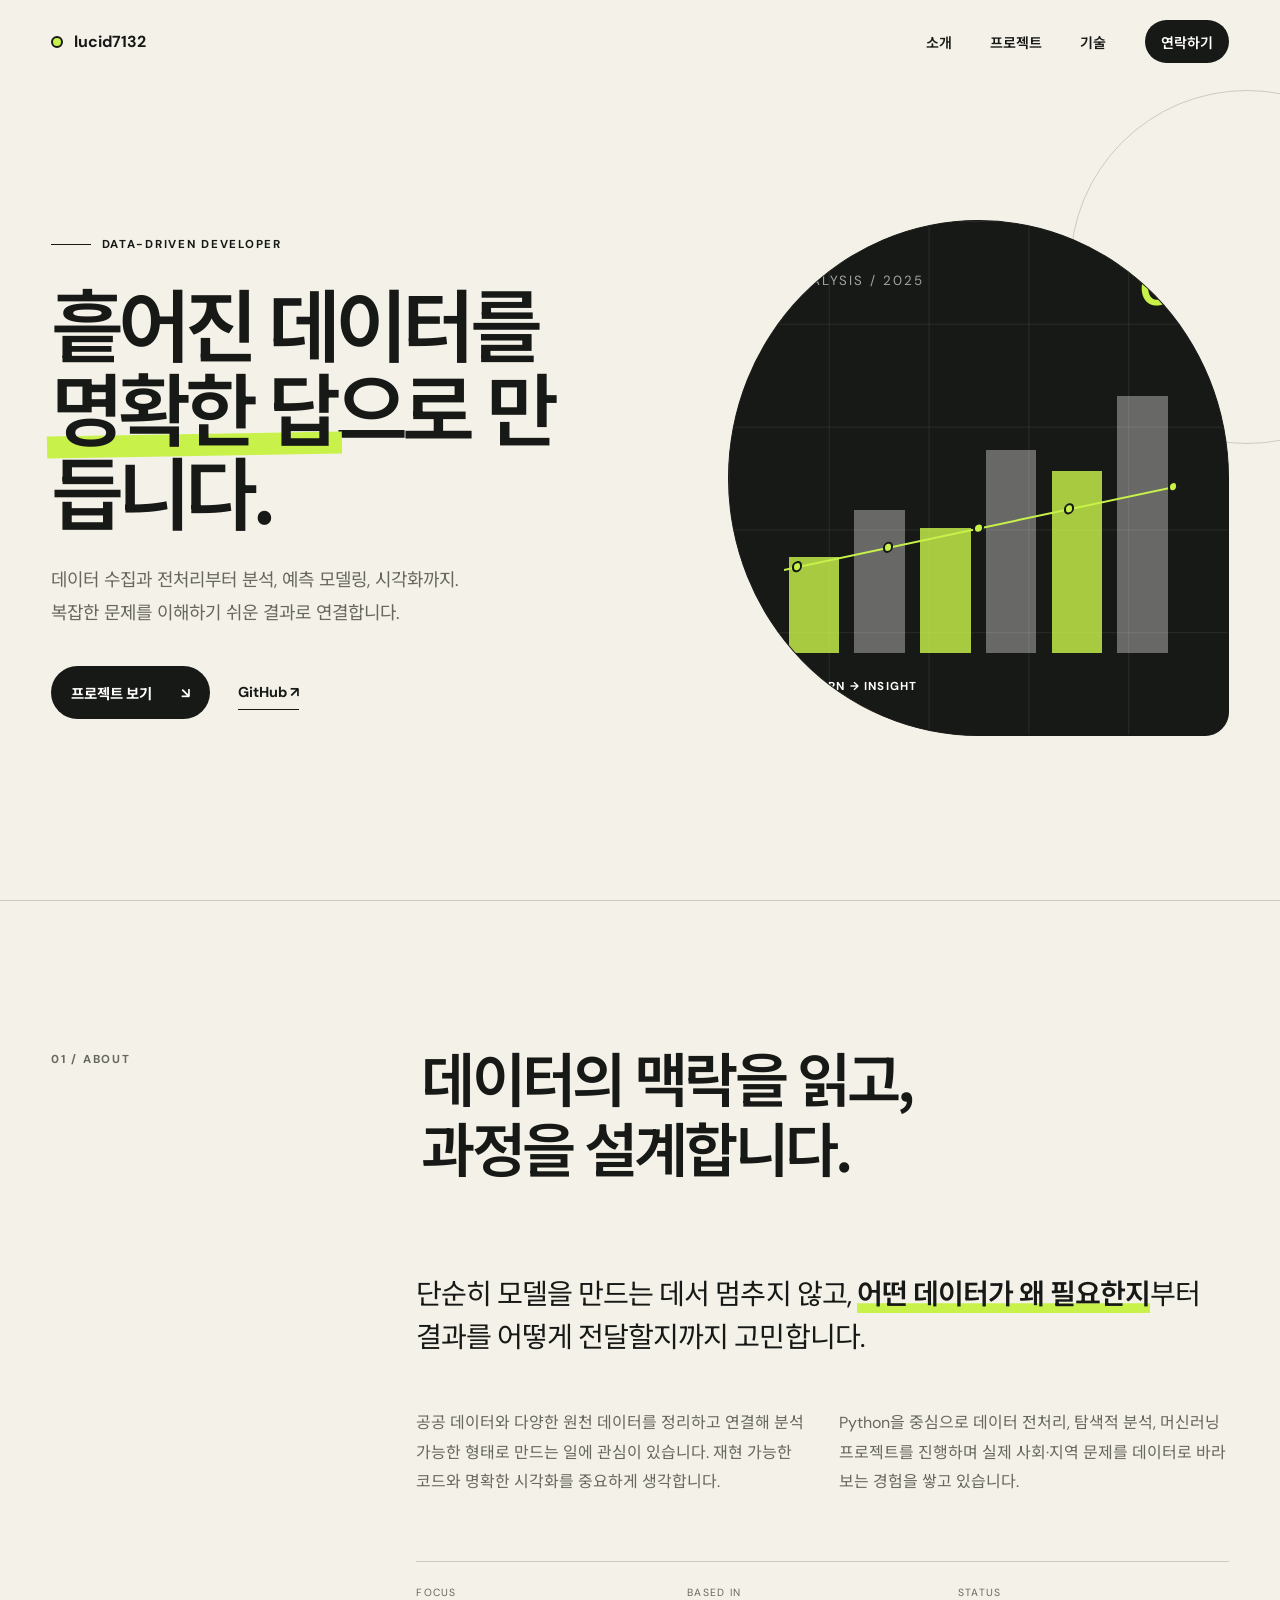
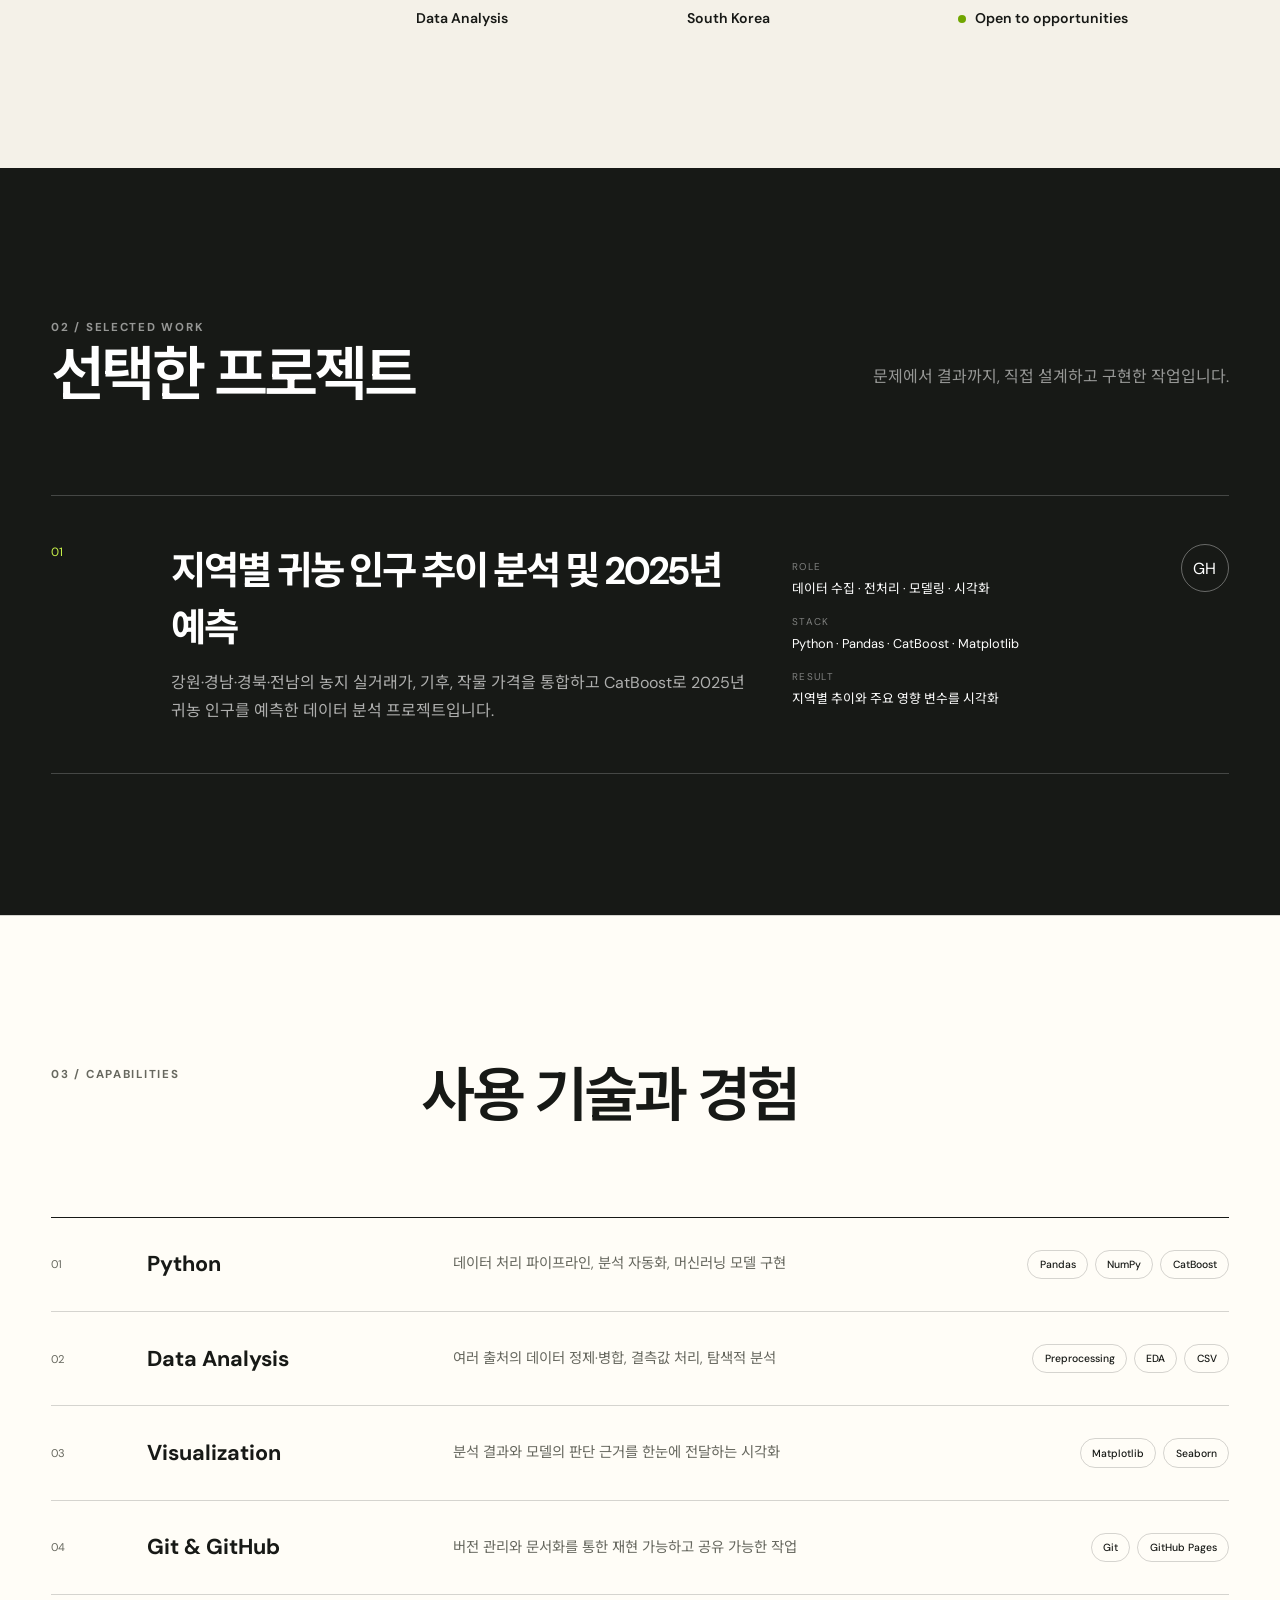
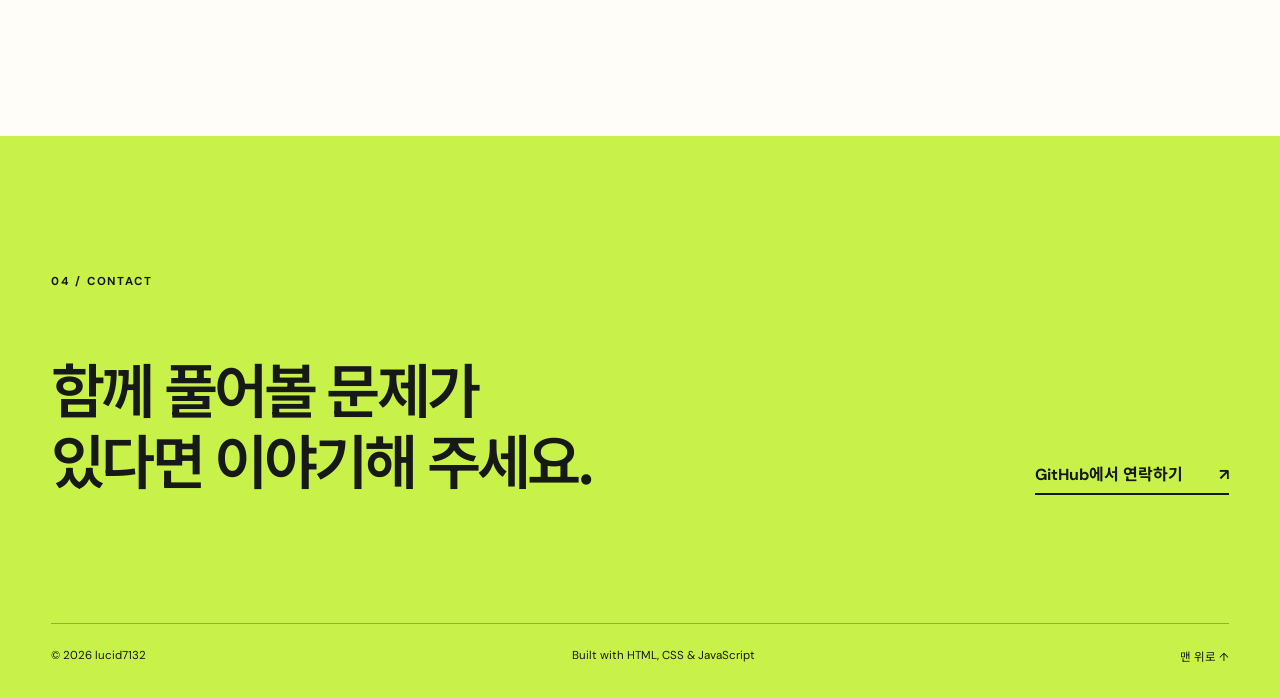
==== index.html @ e624256d "Build initial portfolio website" ====
<!doctype html>
<html lang="ko"><head>
<meta charset="UTF-8"><meta name="viewport" content="width=device-width,initial-scale=1">
<meta name="description" content="데이터를 연결해 의미 있는 답을 만드는 개발자 lucid7132의 포트폴리오"><meta name="theme-color" content="#f4f1e8">
<meta property="og:title" content="lucid7132 — Data & Development"><meta property="og:description" content="데이터 수집부터 전처리, 모델링, 시각화까지 문제 해결 과정을 소개합니다."><meta property="og:type" content="website"><meta property="og:url" content="https://lucid7132.github.io">
<title>lucid7132 — Data & Development</title><link rel="preconnect" href="https://fonts.googleapis.com"><link rel="preconnect" href="https://fonts.gstatic.com" crossorigin><link href="https://fonts.googleapis.com/css2?family=DM+Sans:wght@400;500;600;700&family=Noto+Sans+KR:wght@400;500;600;700&display=swap" rel="stylesheet"><link rel="stylesheet" href="./css/style.css"><script src="./js/main.js" defer></script>
</head><body>
<a class="skip" href="#main">본문으로 건너뛰기</a>
<header class="header"><a class="brand" href="#top"><i></i>lucid7132</a><button class="menu" aria-expanded="false" aria-controls="nav"><span></span><span></span><b>메뉴</b></button><nav id="nav"><a href="#about">소개</a><a href="#projects">프로젝트</a><a href="#skills">기술</a><a class="nav-cta" href="#contact">연락하기</a></nav></header>
<main id="main">
<section class="hero" id="top"><div class="hero-copy reveal"><p class="eyebrow"><i></i>DATA-DRIVEN DEVELOPER</p><h1>흩어진 데이터를<br><em>명확한 답</em>으로 만듭니다.</h1><p class="lead">데이터 수집과 전처리부터 분석, 예측 모델링, 시각화까지.<br>복잡한 문제를 이해하기 쉬운 결과로 연결합니다.</p><div class="actions"><a class="btn primary" href="#projects">프로젝트 보기 <span>↘</span></a><a class="btn text" href="https://github.com/lucid7132" target="_blank" rel="noreferrer">GitHub ↗</a></div></div>
<div class="visual reveal" aria-label="데이터 분석을 표현한 그래픽"><div class="chart" aria-hidden="true"><small>ANALYSIS / 2025</small><strong>01</strong><div class="bars"><i style="--h:32%"></i><i style="--h:48%"></i><i style="--h:42%"></i><i style="--h:68%"></i><i style="--h:61%"></i><i style="--h:86%"></i></div><div class="trend"><i></i><i></i><i></i><i></i><i></i></div><b>PATTERN → INSIGHT</b></div></div></section>
<section class="section about" id="about"><div class="heading reveal"><p class="num">01 / ABOUT</p><h2>데이터의 맥락을 읽고,<br>과정을 설계합니다.</h2></div><div class="about-body reveal"><p class="big">단순히 모델을 만드는 데서 멈추지 않고, <strong>어떤 데이터가 왜 필요한지</strong>부터 결과를 어떻게 전달할지까지 고민합니다.</p><div class="cols"><p>공공 데이터와 다양한 원천 데이터를 정리하고 연결해 분석 가능한 형태로 만드는 일에 관심이 있습니다. 재현 가능한 코드와 명확한 시각화를 중요하게 생각합니다.</p><p>Python을 중심으로 데이터 전처리, 탐색적 분석, 머신러닝 프로젝트를 진행하며 실제 사회·지역 문제를 데이터로 바라보는 경험을 쌓고 있습니다.</p></div><dl class="facts"><div><dt>FOCUS</dt><dd>Data Analysis</dd></div><div><dt>BASED IN</dt><dd>South Korea</dd></div><div><dt>STATUS</dt><dd><i></i> Open to opportunities</dd></div></dl></div></section>
<section class="section projects" id="projects"><div class="heading row reveal"><div><p class="num">02 / SELECTED WORK</p><h2>선택한 프로젝트</h2></div><p>문제에서 결과까지, 직접 설계하고 구현한 작업입니다.</p></div><div class="project-list" id="project-list"><p class="loading">프로젝트를 불러오는 중입니다.</p></div></section>
<section class="section skills" id="skills"><div class="heading reveal"><p class="num">03 / CAPABILITIES</p><h2>사용 기술과 경험</h2></div><div class="skill-list reveal"><article><span>01</span><h3>Python</h3><p>데이터 처리 파이프라인, 분석 자동화, 머신러닝 모델 구현</p><div><b>Pandas</b><b>NumPy</b><b>CatBoost</b></div></article><article><span>02</span><h3>Data Analysis</h3><p>여러 출처의 데이터 정제·병합, 결측값 처리, 탐색적 분석</p><div><b>Preprocessing</b><b>EDA</b><b>CSV</b></div></article><article><span>03</span><h3>Visualization</h3><p>분석 결과와 모델의 판단 근거를 한눈에 전달하는 시각화</p><div><b>Matplotlib</b><b>Seaborn</b></div></article><article><span>04</span><h3>Git & GitHub</h3><p>버전 관리와 문서화를 통한 재현 가능하고 공유 가능한 작업</p><div><b>Git</b><b>GitHub Pages</b></div></article></div></section>
<section class="contact" id="contact"><p class="num reveal">04 / CONTACT</p><div class="contact-inner reveal"><h2>함께 풀어볼 문제가<br>있다면 이야기해 주세요.</h2><a href="https://github.com/lucid7132" target="_blank" rel="noreferrer">GitHub에서 연락하기 <span>↗</span></a></div><footer><p>© <span data-year></span> lucid7132</p><p>Built with HTML, CSS & JavaScript</p><a href="#top">맨 위로 ↑</a></footer></section>
</main></body></html>
---- css/style.css ----
:root{--paper:#f4f1e8;--white:#fffdf7;--ink:#171916;--muted:#67685f;--line:rgba(23,25,22,.18);--acid:#c8f24a;--pad:clamp(1.25rem,4vw,4.5rem)}*{box-sizing:border-box}html{scroll-behavior:smooth}body{margin:0;color:var(--ink);background:var(--paper);font-family:"DM Sans","Noto Sans KR",sans-serif;-webkit-font-smoothing:antialiased}body.lock{overflow:hidden}a{color:inherit;text-decoration:none}.skip{position:fixed;top:-4rem;left:1rem;z-index:99;padding:.8rem;background:var(--ink);color:white}.skip:focus{top:1rem}.header{position:fixed;z-index:20;inset:0 0 auto;height:5.25rem;padding:0 var(--pad);display:flex;align-items:center;justify-content:space-between;border-bottom:1px solid transparent;transition:.25s}.header.scrolled{background:rgba(244,241,232,.9);border-color:var(--line);backdrop-filter:blur(14px)}.brand{display:flex;align-items:center;gap:.7rem;font-weight:700}.brand i{width:.75rem;height:.75rem;background:var(--acid);border:2px solid var(--ink);border-radius:50%}nav{display:flex;align-items:center;gap:clamp(1.25rem,3vw,2.75rem);font-size:.88rem;font-weight:600}nav a{position:relative}.nav-cta{padding:.7rem 1rem;color:white;background:var(--ink);border-radius:99px}.menu{display:none;border:0;background:none}.menu b{position:absolute;width:1px;height:1px;overflow:hidden}
.hero{position:relative;min-height:100svh;padding:8.5rem var(--pad) 5rem;display:grid;grid-template-columns:1.1fr .9fr;align-items:center;gap:5vw;overflow:hidden}.hero:before{content:"";position:absolute;width:22rem;height:22rem;top:10%;right:-9rem;border:1px solid var(--line);border-radius:50%}.eyebrow,.num{font-size:.72rem;font-weight:700;letter-spacing:.15em}.eyebrow{display:flex;align-items:center;gap:.65rem;margin:0 0 1.75rem}.eyebrow i{width:2.5rem;height:1px;background:var(--ink)}h1{max-width:12ch;margin:0;font-family:"Noto Sans KR";font-size:clamp(3rem,6.2vw,6.8rem);line-height:1.06;letter-spacing:-.075em;font-weight:600}h1 em{position:relative;font-style:normal;z-index:0}h1 em:after{content:"";position:absolute;z-index:-1;left:-.05em;right:-.08em;bottom:.08em;height:.28em;background:var(--acid);transform:rotate(-1deg)}.lead{margin:2rem 0 0;color:var(--muted);font-size:clamp(1rem,1.4vw,1.18rem);line-height:1.85}.actions{display:flex;align-items:center;gap:1.75rem;margin-top:2.25rem}.btn{display:inline-flex;gap:1.8rem;align-items:center;font-size:.9rem;font-weight:700}.primary{padding:1rem 1.25rem;background:var(--ink);color:white;border-radius:99px;transition:.2s}.primary:hover{transform:translateY(-3px)}.text{padding:.5rem 0;border-bottom:1px solid}.visual{width:100%;max-width:34rem;justify-self:end}.chart{position:relative;aspect-ratio:1/1.03;border:1px solid var(--ink);border-radius:50% 50% 1.5rem 50%;background-color:var(--ink);color:white;overflow:hidden;background-image:linear-gradient(#ffffff14 1px,transparent 1px),linear-gradient(90deg,#ffffff14 1px,transparent 1px);background-size:20% 20%}.chart small{position:absolute;top:10%;left:12%;letter-spacing:.15em;color:#ffffff99}.chart>strong{position:absolute;right:8%;top:7%;color:var(--acid);font-size:3rem}.bars{position:absolute;inset:26% 12% 16%;display:flex;align-items:end;gap:4%}.bars i{flex:1;height:var(--h);background:var(--acid);opacity:.82}.bars i:nth-child(even){background:white;opacity:.35}.trend{position:absolute;left:11%;right:10%;top:31%;height:29%;border-bottom:2px solid var(--acid);transform:skewY(-12deg)}.trend i{position:absolute;width:.65rem;height:.65rem;bottom:-.36rem;border:2px solid var(--ink);background:var(--acid);border-radius:50%}.trend i:nth-child(1){left:2%}.trend i:nth-child(2){left:25%}.trend i:nth-child(3){left:48%}.trend i:nth-child(4){left:71%}.trend i:nth-child(5){right:0}.chart>b{position:absolute;left:12%;bottom:8%;font-size:.72rem;letter-spacing:.1em}
.section{padding:clamp(6rem,11vw,10rem) var(--pad);border-top:1px solid var(--line)}.heading{display:grid;grid-template-columns:minmax(14rem,.55fr) 1.45fr;gap:4rem;margin-bottom:clamp(3rem,7vw,6rem)}.num{margin:.65rem 0 0;color:var(--muted)}h2{margin:0;font-family:"Noto Sans KR";font-size:clamp(2.25rem,4.6vw,5rem);line-height:1.2;letter-spacing:-.065em;font-weight:600}.about-body{width:69%;margin-left:auto}.big{margin:0 0 3rem;font-size:clamp(1.4rem,2.2vw,2rem);line-height:1.55;letter-spacing:-.035em}.big strong{box-shadow:inset 0 -.35em var(--acid);font-weight:600}.cols{display:grid;grid-template-columns:1fr 1fr;gap:2rem;color:var(--muted);line-height:1.85}.cols p{margin:0}.facts{display:grid;grid-template-columns:repeat(3,1fr);margin:4rem 0 0;border-top:1px solid var(--line)}.facts div{padding:1.5rem 1rem 0 0}.facts dt{margin-bottom:.65rem;color:var(--muted);font-size:.65rem;letter-spacing:.12em}.facts dd{margin:0;font-size:.88rem;font-weight:600}.facts dd i{display:inline-block;width:.5rem;height:.5rem;margin-right:.4rem;background:#70a600;border-radius:50%}
.projects{background:var(--ink);color:white}.projects .num,.row>p{color:#ffffff8c}.row{display:flex;align-items:end;justify-content:space-between}.row>p{max-width:24rem;line-height:1.7}.project-list{border-top:1px solid #ffffff33}.loading{padding:2rem 0;color:#ffffff99}.project{display:grid;grid-template-columns:5rem 1.25fr .75fr auto;gap:2.5rem;padding:3rem 0;border-bottom:1px solid #ffffff33}.project>span{color:var(--acid);font-size:.75rem}.project h3{margin:-.35rem 0 1rem;font-size:clamp(1.75rem,3vw,3rem);letter-spacing:-.05em}.project .summary{margin:0;color:#ffffffa6;line-height:1.75}.details{display:grid;gap:1rem}.details div{display:grid;gap:.3rem}.details dt{color:#ffffff73;font-size:.62rem;letter-spacing:.13em}.details dd{margin:0;font-size:.8rem;line-height:1.5}.circle{width:3rem;height:3rem;display:grid;place-items:center;border:1px solid #ffffff59;border-radius:50%;transition:.2s}.circle:hover{background:var(--acid);color:var(--ink);transform:rotate(8deg)}
.skills{background:var(--white)}.skill-list{border-top:1px solid}.skill-list article{display:grid;grid-template-columns:4rem .7fr 1.1fr .8fr;align-items:center;gap:2rem;padding:2rem 0;border-bottom:1px solid var(--line)}.skill-list article>span{color:var(--muted);font-size:.7rem}.skill-list h3{margin:0;font-size:1.35rem}.skill-list p{margin:0;color:var(--muted);font-size:.9rem;line-height:1.65}.skill-list article>div{display:flex;flex-wrap:wrap;justify-content:end;gap:.45rem}.skill-list b{padding:.45rem .7rem;border:1px solid var(--line);border-radius:99px;font-size:.65rem;font-weight:500}.contact{padding:clamp(6rem,10vw,9rem) var(--pad) 2rem;background:var(--acid)}.contact .num{color:var(--ink)}.contact-inner{display:flex;align-items:end;justify-content:space-between;gap:3rem;margin:4rem 0 8rem}.contact-inner>a{padding-bottom:.45rem;border-bottom:2px solid;font-weight:700;white-space:nowrap}.contact-inner>a span{margin-left:2rem}footer{display:flex;justify-content:space-between;gap:2rem;padding-top:1.5rem;border-top:1px solid #1719164d;font-size:.72rem}footer p{margin:0}.reveal{opacity:0;transform:translateY(24px);transition:opacity .7s,transform .7s}.reveal.visible{opacity:1;transform:none}
@media(max-width:900px){.header{height:4.5rem}.menu{display:grid;gap:.35rem;z-index:2}.menu span{display:block;width:1.4rem;height:1px;background:currentColor}.menu[aria-expanded=true] span:first-child{transform:translateY(.18rem) rotate(45deg)}.menu[aria-expanded=true] span:nth-child(2){transform:translateY(-.18rem) rotate(-45deg)}nav{position:fixed;inset:0;flex-direction:column;align-items:flex-start;justify-content:center;padding:var(--pad);background:var(--acid);font-size:2rem;transform:translateX(100%);transition:.3s}nav.open{transform:none}.nav-cta{padding:0;background:transparent;color:var(--ink)}.hero{grid-template-columns:1fr;min-height:auto;padding-top:8rem;gap:4rem}.visual{max-width:28rem;justify-self:center}.heading{grid-template-columns:1fr;gap:1rem}.about-body{width:100%;margin:0}.project{grid-template-columns:3rem 1fr auto}.details{grid-column:2/-1;grid-template-columns:1fr 1fr}.skill-list article{grid-template-columns:3rem 1fr}.skill-list article p,.skill-list article>div{grid-column:2;justify-content:start}}
@media(max-width:600px){.lead br{display:none}.cols,.facts{grid-template-columns:1fr}.row{display:grid;gap:1.5rem}.project{grid-template-columns:2rem 1fr;gap:1.5rem 1rem}.details{grid-column:2;grid-template-columns:1fr}.project>a{grid-column:2}.contact-inner{align-items:flex-start;flex-direction:column;margin-bottom:5rem}footer{flex-direction:column;gap:.75rem}}
@media(prefers-reduced-motion:reduce){html{scroll-behavior:auto}*,*:before,*:after{transition-duration:.01ms!important}.reveal{opacity:1;transform:none}}
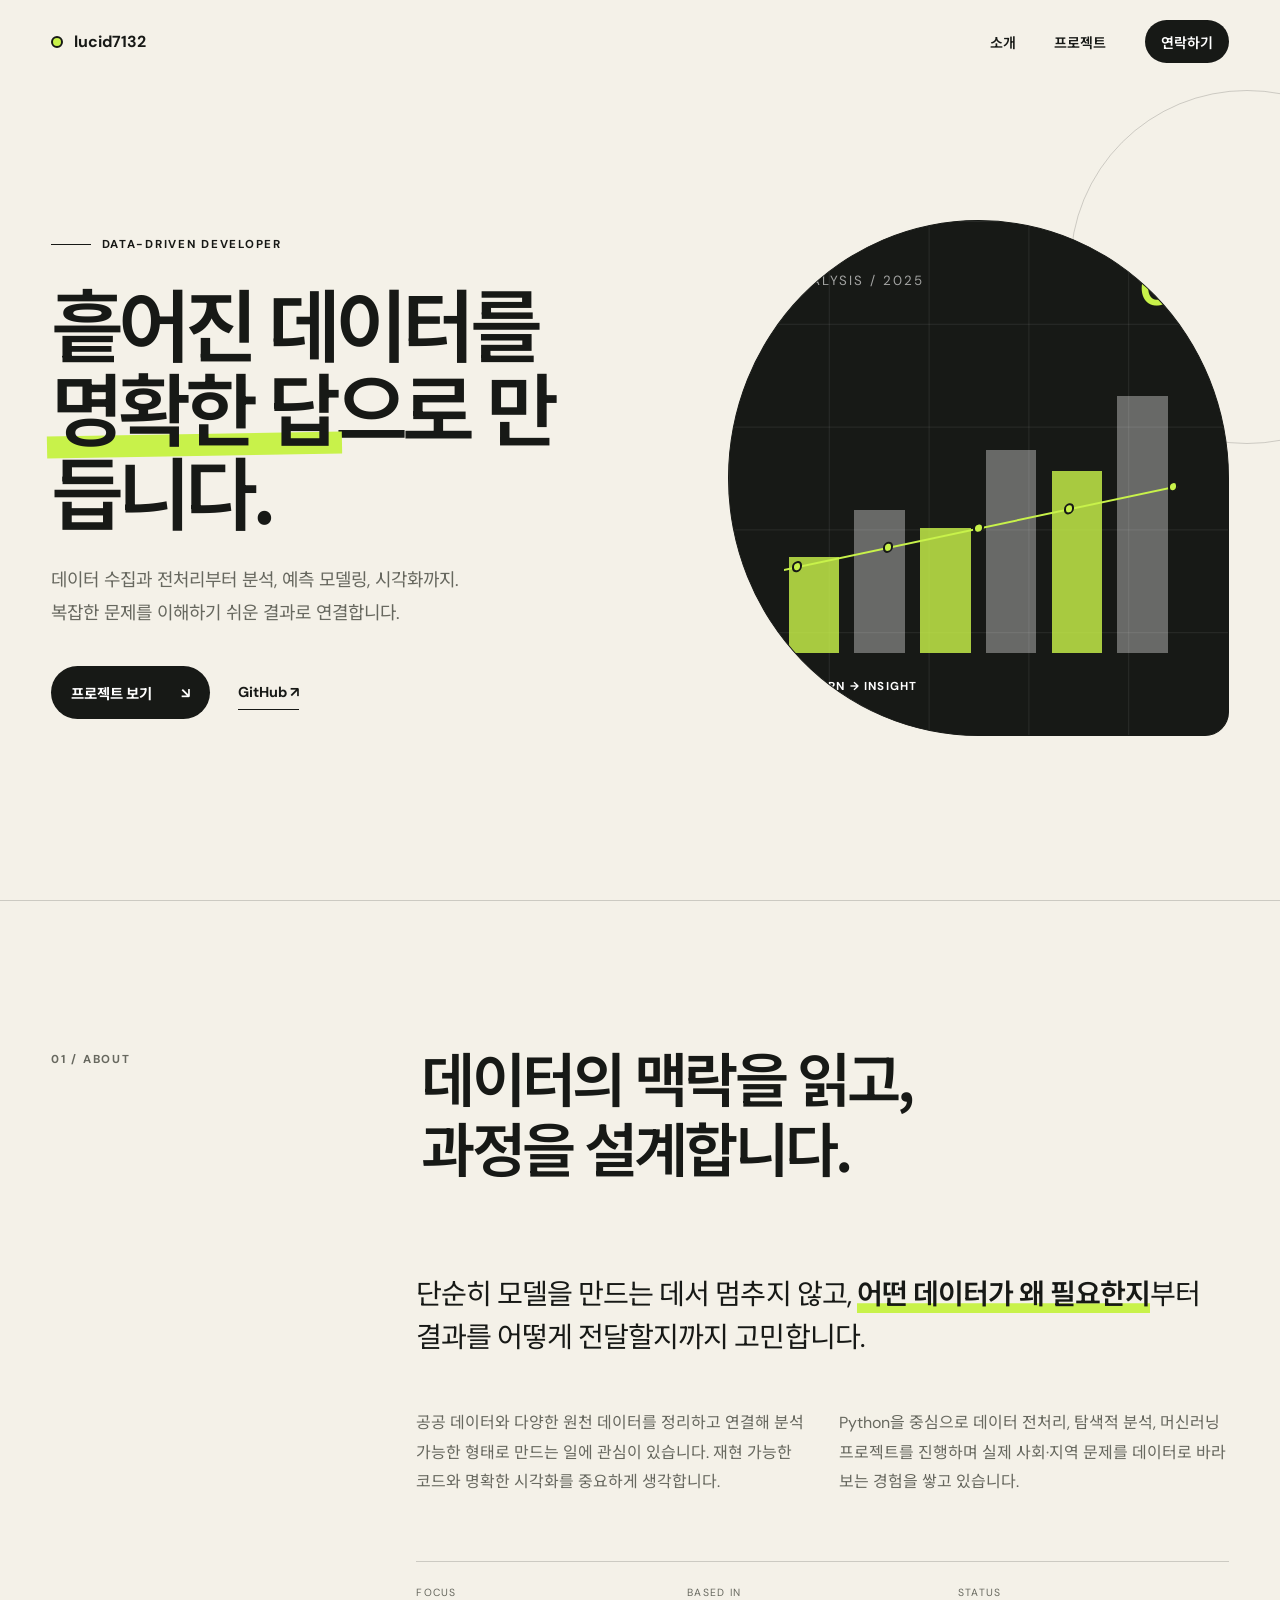
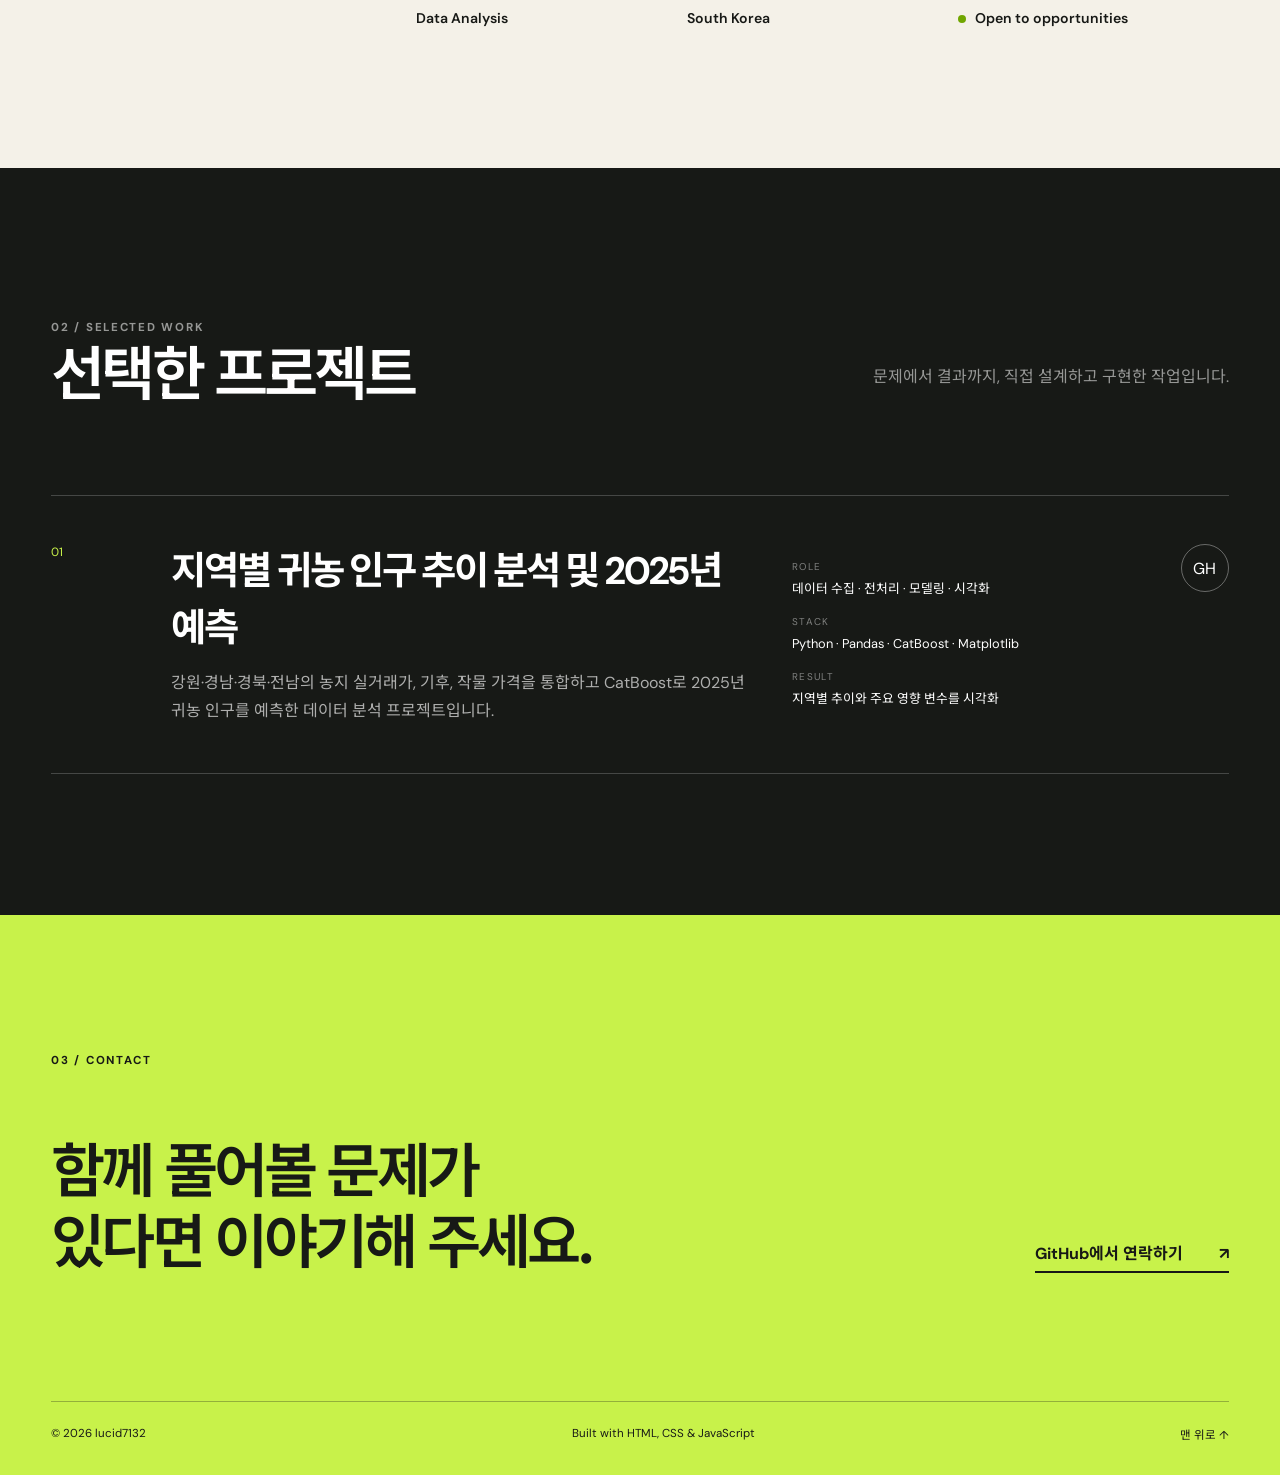
==== commit d6032e53: "Remove skills section" ====
--- a/index.html
+++ b/index.html
@@ -6,12 +6,11 @@
 <title>lucid7132 — Data & Development</title><link rel="preconnect" href="https://fonts.googleapis.com"><link rel="preconnect" href="https://fonts.gstatic.com" crossorigin><link href="https://fonts.googleapis.com/css2?family=DM+Sans:wght@400;500;600;700&family=Noto+Sans+KR:wght@400;500;600;700&display=swap" rel="stylesheet"><link rel="stylesheet" href="./css/style.css"><script src="./js/main.js" defer></script>
 </head><body>
 <a class="skip" href="#main">본문으로 건너뛰기</a>
-<header class="header"><a class="brand" href="#top"><i></i>lucid7132</a><button class="menu" aria-expanded="false" aria-controls="nav"><span></span><span></span><b>메뉴</b></button><nav id="nav"><a href="#about">소개</a><a href="#projects">프로젝트</a><a href="#skills">기술</a><a class="nav-cta" href="#contact">연락하기</a></nav></header>
+<header class="header"><a class="brand" href="#top"><i></i>lucid7132</a><button class="menu" aria-expanded="false" aria-controls="nav"><span></span><span></span><b>메뉴</b></button><nav id="nav"><a href="#about">소개</a><a href="#projects">프로젝트</a><a class="nav-cta" href="#contact">연락하기</a></nav></header>
 <main id="main">
 <section class="hero" id="top"><div class="hero-copy reveal"><p class="eyebrow"><i></i>DATA-DRIVEN DEVELOPER</p><h1>흩어진 데이터를<br><em>명확한 답</em>으로 만듭니다.</h1><p class="lead">데이터 수집과 전처리부터 분석, 예측 모델링, 시각화까지.<br>복잡한 문제를 이해하기 쉬운 결과로 연결합니다.</p><div class="actions"><a class="btn primary" href="#projects">프로젝트 보기 <span>↘</span></a><a class="btn text" href="https://github.com/lucid7132" target="_blank" rel="noreferrer">GitHub ↗</a></div></div>
 <div class="visual reveal" aria-label="데이터 분석을 표현한 그래픽"><div class="chart" aria-hidden="true"><small>ANALYSIS / 2025</small><strong>01</strong><div class="bars"><i style="--h:32%"></i><i style="--h:48%"></i><i style="--h:42%"></i><i style="--h:68%"></i><i style="--h:61%"></i><i style="--h:86%"></i></div><div class="trend"><i></i><i></i><i></i><i></i><i></i></div><b>PATTERN → INSIGHT</b></div></div></section>
 <section class="section about" id="about"><div class="heading reveal"><p class="num">01 / ABOUT</p><h2>데이터의 맥락을 읽고,<br>과정을 설계합니다.</h2></div><div class="about-body reveal"><p class="big">단순히 모델을 만드는 데서 멈추지 않고, <strong>어떤 데이터가 왜 필요한지</strong>부터 결과를 어떻게 전달할지까지 고민합니다.</p><div class="cols"><p>공공 데이터와 다양한 원천 데이터를 정리하고 연결해 분석 가능한 형태로 만드는 일에 관심이 있습니다. 재현 가능한 코드와 명확한 시각화를 중요하게 생각합니다.</p><p>Python을 중심으로 데이터 전처리, 탐색적 분석, 머신러닝 프로젝트를 진행하며 실제 사회·지역 문제를 데이터로 바라보는 경험을 쌓고 있습니다.</p></div><dl class="facts"><div><dt>FOCUS</dt><dd>Data Analysis</dd></div><div><dt>BASED IN</dt><dd>South Korea</dd></div><div><dt>STATUS</dt><dd><i></i> Open to opportunities</dd></div></dl></div></section>
 <section class="section projects" id="projects"><div class="heading row reveal"><div><p class="num">02 / SELECTED WORK</p><h2>선택한 프로젝트</h2></div><p>문제에서 결과까지, 직접 설계하고 구현한 작업입니다.</p></div><div class="project-list" id="project-list"><p class="loading">프로젝트를 불러오는 중입니다.</p></div></section>
-<section class="section skills" id="skills"><div class="heading reveal"><p class="num">03 / CAPABILITIES</p><h2>사용 기술과 경험</h2></div><div class="skill-list reveal"><article><span>01</span><h3>Python</h3><p>데이터 처리 파이프라인, 분석 자동화, 머신러닝 모델 구현</p><div><b>Pandas</b><b>NumPy</b><b>CatBoost</b></div></article><article><span>02</span><h3>Data Analysis</h3><p>여러 출처의 데이터 정제·병합, 결측값 처리, 탐색적 분석</p><div><b>Preprocessing</b><b>EDA</b><b>CSV</b></div></article><article><span>03</span><h3>Visualization</h3><p>분석 결과와 모델의 판단 근거를 한눈에 전달하는 시각화</p><div><b>Matplotlib</b><b>Seaborn</b></div></article><article><span>04</span><h3>Git & GitHub</h3><p>버전 관리와 문서화를 통한 재현 가능하고 공유 가능한 작업</p><div><b>Git</b><b>GitHub Pages</b></div></article></div></section>
-<section class="contact" id="contact"><p class="num reveal">04 / CONTACT</p><div class="contact-inner reveal"><h2>함께 풀어볼 문제가<br>있다면 이야기해 주세요.</h2><a href="https://github.com/lucid7132" target="_blank" rel="noreferrer">GitHub에서 연락하기 <span>↗</span></a></div><footer><p>© <span data-year></span> lucid7132</p><p>Built with HTML, CSS & JavaScript</p><a href="#top">맨 위로 ↑</a></footer></section>
+<section class="contact" id="contact"><p class="num reveal">03 / CONTACT</p><div class="contact-inner reveal"><h2>함께 풀어볼 문제가<br>있다면 이야기해 주세요.</h2><a href="https://github.com/lucid7132" target="_blank" rel="noreferrer">GitHub에서 연락하기 <span>↗</span></a></div><footer><p>© <span data-year></span> lucid7132</p><p>Built with HTML, CSS & JavaScript</p><a href="#top">맨 위로 ↑</a></footer></section>
 </main></body></html>
--- a/css/style.css
+++ b/css/style.css
@@ -2,7 +2,7 @@
 .hero{position:relative;min-height:100svh;padding:8.5rem var(--pad) 5rem;display:grid;grid-template-columns:1.1fr .9fr;align-items:center;gap:5vw;overflow:hidden}.hero:before{content:"";position:absolute;width:22rem;height:22rem;top:10%;right:-9rem;border:1px solid var(--line);border-radius:50%}.eyebrow,.num{font-size:.72rem;font-weight:700;letter-spacing:.15em}.eyebrow{display:flex;align-items:center;gap:.65rem;margin:0 0 1.75rem}.eyebrow i{width:2.5rem;height:1px;background:var(--ink)}h1{max-width:12ch;margin:0;font-family:"Noto Sans KR";font-size:clamp(3rem,6.2vw,6.8rem);line-height:1.06;letter-spacing:-.075em;font-weight:600}h1 em{position:relative;font-style:normal;z-index:0}h1 em:after{content:"";position:absolute;z-index:-1;left:-.05em;right:-.08em;bottom:.08em;height:.28em;background:var(--acid);transform:rotate(-1deg)}.lead{margin:2rem 0 0;color:var(--muted);font-size:clamp(1rem,1.4vw,1.18rem);line-height:1.85}.actions{display:flex;align-items:center;gap:1.75rem;margin-top:2.25rem}.btn{display:inline-flex;gap:1.8rem;align-items:center;font-size:.9rem;font-weight:700}.primary{padding:1rem 1.25rem;background:var(--ink);color:white;border-radius:99px;transition:.2s}.primary:hover{transform:translateY(-3px)}.text{padding:.5rem 0;border-bottom:1px solid}.visual{width:100%;max-width:34rem;justify-self:end}.chart{position:relative;aspect-ratio:1/1.03;border:1px solid var(--ink);border-radius:50% 50% 1.5rem 50%;background-color:var(--ink);color:white;overflow:hidden;background-image:linear-gradient(#ffffff14 1px,transparent 1px),linear-gradient(90deg,#ffffff14 1px,transparent 1px);background-size:20% 20%}.chart small{position:absolute;top:10%;left:12%;letter-spacing:.15em;color:#ffffff99}.chart>strong{position:absolute;right:8%;top:7%;color:var(--acid);font-size:3rem}.bars{position:absolute;inset:26% 12% 16%;display:flex;align-items:end;gap:4%}.bars i{flex:1;height:var(--h);background:var(--acid);opacity:.82}.bars i:nth-child(even){background:white;opacity:.35}.trend{position:absolute;left:11%;right:10%;top:31%;height:29%;border-bottom:2px solid var(--acid);transform:skewY(-12deg)}.trend i{position:absolute;width:.65rem;height:.65rem;bottom:-.36rem;border:2px solid var(--ink);background:var(--acid);border-radius:50%}.trend i:nth-child(1){left:2%}.trend i:nth-child(2){left:25%}.trend i:nth-child(3){left:48%}.trend i:nth-child(4){left:71%}.trend i:nth-child(5){right:0}.chart>b{position:absolute;left:12%;bottom:8%;font-size:.72rem;letter-spacing:.1em}
 .section{padding:clamp(6rem,11vw,10rem) var(--pad);border-top:1px solid var(--line)}.heading{display:grid;grid-template-columns:minmax(14rem,.55fr) 1.45fr;gap:4rem;margin-bottom:clamp(3rem,7vw,6rem)}.num{margin:.65rem 0 0;color:var(--muted)}h2{margin:0;font-family:"Noto Sans KR";font-size:clamp(2.25rem,4.6vw,5rem);line-height:1.2;letter-spacing:-.065em;font-weight:600}.about-body{width:69%;margin-left:auto}.big{margin:0 0 3rem;font-size:clamp(1.4rem,2.2vw,2rem);line-height:1.55;letter-spacing:-.035em}.big strong{box-shadow:inset 0 -.35em var(--acid);font-weight:600}.cols{display:grid;grid-template-columns:1fr 1fr;gap:2rem;color:var(--muted);line-height:1.85}.cols p{margin:0}.facts{display:grid;grid-template-columns:repeat(3,1fr);margin:4rem 0 0;border-top:1px solid var(--line)}.facts div{padding:1.5rem 1rem 0 0}.facts dt{margin-bottom:.65rem;color:var(--muted);font-size:.65rem;letter-spacing:.12em}.facts dd{margin:0;font-size:.88rem;font-weight:600}.facts dd i{display:inline-block;width:.5rem;height:.5rem;margin-right:.4rem;background:#70a600;border-radius:50%}
 .projects{background:var(--ink);color:white}.projects .num,.row>p{color:#ffffff8c}.row{display:flex;align-items:end;justify-content:space-between}.row>p{max-width:24rem;line-height:1.7}.project-list{border-top:1px solid #ffffff33}.loading{padding:2rem 0;color:#ffffff99}.project{display:grid;grid-template-columns:5rem 1.25fr .75fr auto;gap:2.5rem;padding:3rem 0;border-bottom:1px solid #ffffff33}.project>span{color:var(--acid);font-size:.75rem}.project h3{margin:-.35rem 0 1rem;font-size:clamp(1.75rem,3vw,3rem);letter-spacing:-.05em}.project .summary{margin:0;color:#ffffffa6;line-height:1.75}.details{display:grid;gap:1rem}.details div{display:grid;gap:.3rem}.details dt{color:#ffffff73;font-size:.62rem;letter-spacing:.13em}.details dd{margin:0;font-size:.8rem;line-height:1.5}.circle{width:3rem;height:3rem;display:grid;place-items:center;border:1px solid #ffffff59;border-radius:50%;transition:.2s}.circle:hover{background:var(--acid);color:var(--ink);transform:rotate(8deg)}
-.skills{background:var(--white)}.skill-list{border-top:1px solid}.skill-list article{display:grid;grid-template-columns:4rem .7fr 1.1fr .8fr;align-items:center;gap:2rem;padding:2rem 0;border-bottom:1px solid var(--line)}.skill-list article>span{color:var(--muted);font-size:.7rem}.skill-list h3{margin:0;font-size:1.35rem}.skill-list p{margin:0;color:var(--muted);font-size:.9rem;line-height:1.65}.skill-list article>div{display:flex;flex-wrap:wrap;justify-content:end;gap:.45rem}.skill-list b{padding:.45rem .7rem;border:1px solid var(--line);border-radius:99px;font-size:.65rem;font-weight:500}.contact{padding:clamp(6rem,10vw,9rem) var(--pad) 2rem;background:var(--acid)}.contact .num{color:var(--ink)}.contact-inner{display:flex;align-items:end;justify-content:space-between;gap:3rem;margin:4rem 0 8rem}.contact-inner>a{padding-bottom:.45rem;border-bottom:2px solid;font-weight:700;white-space:nowrap}.contact-inner>a span{margin-left:2rem}footer{display:flex;justify-content:space-between;gap:2rem;padding-top:1.5rem;border-top:1px solid #1719164d;font-size:.72rem}footer p{margin:0}.reveal{opacity:0;transform:translateY(24px);transition:opacity .7s,transform .7s}.reveal.visible{opacity:1;transform:none}
-@media(max-width:900px){.header{height:4.5rem}.menu{display:grid;gap:.35rem;z-index:2}.menu span{display:block;width:1.4rem;height:1px;background:currentColor}.menu[aria-expanded=true] span:first-child{transform:translateY(.18rem) rotate(45deg)}.menu[aria-expanded=true] span:nth-child(2){transform:translateY(-.18rem) rotate(-45deg)}nav{position:fixed;inset:0;flex-direction:column;align-items:flex-start;justify-content:center;padding:var(--pad);background:var(--acid);font-size:2rem;transform:translateX(100%);transition:.3s}nav.open{transform:none}.nav-cta{padding:0;background:transparent;color:var(--ink)}.hero{grid-template-columns:1fr;min-height:auto;padding-top:8rem;gap:4rem}.visual{max-width:28rem;justify-self:center}.heading{grid-template-columns:1fr;gap:1rem}.about-body{width:100%;margin:0}.project{grid-template-columns:3rem 1fr auto}.details{grid-column:2/-1;grid-template-columns:1fr 1fr}.skill-list article{grid-template-columns:3rem 1fr}.skill-list article p,.skill-list article>div{grid-column:2;justify-content:start}}
+.contact{padding:clamp(6rem,10vw,9rem) var(--pad) 2rem;background:var(--acid)}.contact .num{color:var(--ink)}.contact-inner{display:flex;align-items:end;justify-content:space-between;gap:3rem;margin:4rem 0 8rem}.contact-inner>a{padding-bottom:.45rem;border-bottom:2px solid;font-weight:700;white-space:nowrap}.contact-inner>a span{margin-left:2rem}footer{display:flex;justify-content:space-between;gap:2rem;padding-top:1.5rem;border-top:1px solid #1719164d;font-size:.72rem}footer p{margin:0}.reveal{opacity:0;transform:translateY(24px);transition:opacity .7s,transform .7s}.reveal.visible{opacity:1;transform:none}
+@media(max-width:900px){.header{height:4.5rem}.menu{display:grid;gap:.35rem;z-index:2}.menu span{display:block;width:1.4rem;height:1px;background:currentColor}.menu[aria-expanded=true] span:first-child{transform:translateY(.18rem) rotate(45deg)}.menu[aria-expanded=true] span:nth-child(2){transform:translateY(-.18rem) rotate(-45deg)}nav{position:fixed;inset:0;flex-direction:column;align-items:flex-start;justify-content:center;padding:var(--pad);background:var(--acid);font-size:2rem;transform:translateX(100%);transition:.3s}nav.open{transform:none}.nav-cta{padding:0;background:transparent;color:var(--ink)}.hero{grid-template-columns:1fr;min-height:auto;padding-top:8rem;gap:4rem}.visual{max-width:28rem;justify-self:center}.heading{grid-template-columns:1fr;gap:1rem}.about-body{width:100%;margin:0}.project{grid-template-columns:3rem 1fr auto}.details{grid-column:2/-1;grid-template-columns:1fr 1fr}}
 @media(max-width:600px){.lead br{display:none}.cols,.facts{grid-template-columns:1fr}.row{display:grid;gap:1.5rem}.project{grid-template-columns:2rem 1fr;gap:1.5rem 1rem}.details{grid-column:2;grid-template-columns:1fr}.project>a{grid-column:2}.contact-inner{align-items:flex-start;flex-direction:column;margin-bottom:5rem}footer{flex-direction:column;gap:.75rem}}
 @media(prefers-reduced-motion:reduce){html{scroll-behavior:auto}*,*:before,*:after{transition-duration:.01ms!important}.reveal{opacity:1;transform:none}}
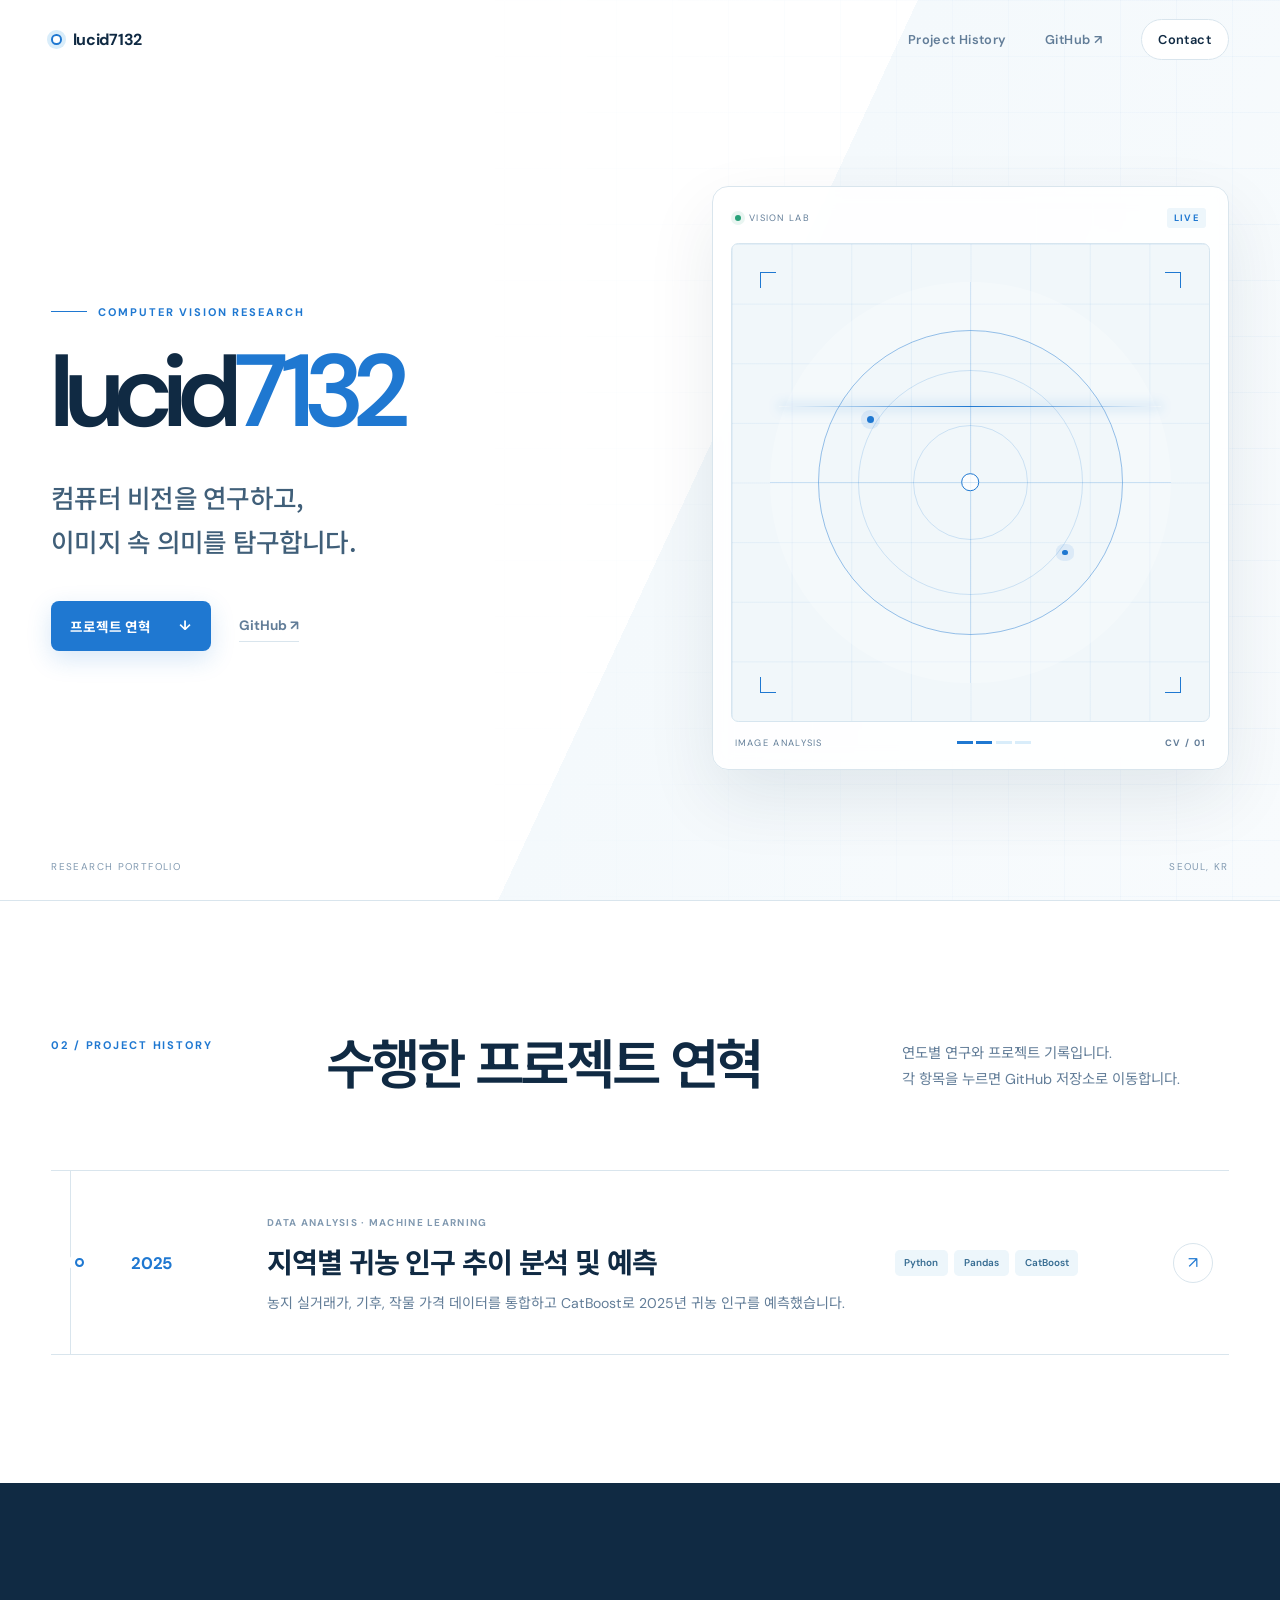
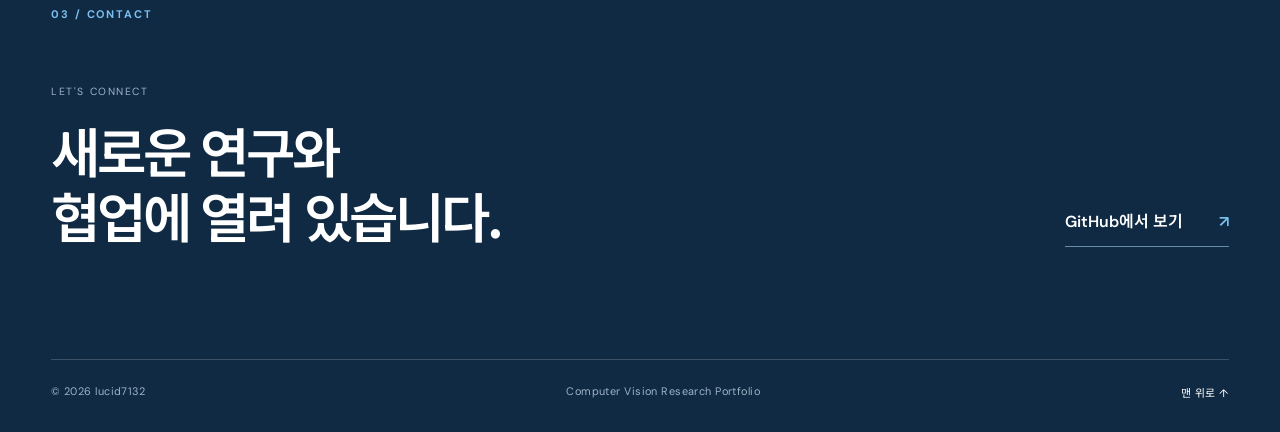
==== commit f70e580c: "Redesign portfolio for computer vision" ====
--- a/index.html
+++ b/index.html
@@ -1,16 +1,53 @@
 <!doctype html>
-<html lang="ko"><head>
-<meta charset="UTF-8"><meta name="viewport" content="width=device-width,initial-scale=1">
-<meta name="description" content="데이터를 연결해 의미 있는 답을 만드는 개발자 lucid7132의 포트폴리오"><meta name="theme-color" content="#f4f1e8">
-<meta property="og:title" content="lucid7132 — Data & Development"><meta property="og:description" content="데이터 수집부터 전처리, 모델링, 시각화까지 문제 해결 과정을 소개합니다."><meta property="og:type" content="website"><meta property="og:url" content="https://lucid7132.github.io">
-<title>lucid7132 — Data & Development</title><link rel="preconnect" href="https://fonts.googleapis.com"><link rel="preconnect" href="https://fonts.gstatic.com" crossorigin><link href="https://fonts.googleapis.com/css2?family=DM+Sans:wght@400;500;600;700&family=Noto+Sans+KR:wght@400;500;600;700&display=swap" rel="stylesheet"><link rel="stylesheet" href="./css/style.css"><script src="./js/main.js" defer></script>
-</head><body>
+<html lang="ko">
+<head>
+  <meta charset="UTF-8"><meta name="viewport" content="width=device-width,initial-scale=1">
+  <meta name="description" content="컴퓨터 비전을 연구하는 lucid7132의 프로젝트 포트폴리오">
+  <meta name="theme-color" content="#f7fafc">
+  <meta property="og:title" content="lucid7132 — Computer Vision Research">
+  <meta property="og:description" content="컴퓨터 비전을 연구하고, 이미지 속 의미를 탐구합니다.">
+  <meta property="og:type" content="website"><meta property="og:url" content="https://lucid7132.github.io">
+  <title>lucid7132 — Computer Vision Research</title>
+  <link rel="preconnect" href="https://fonts.googleapis.com"><link rel="preconnect" href="https://fonts.gstatic.com" crossorigin>
+  <link href="https://fonts.googleapis.com/css2?family=DM+Sans:wght@400;500;600;700&family=Noto+Sans+KR:wght@400;500;600;700&display=swap" rel="stylesheet">
+  <link rel="stylesheet" href="./css/style.css"><script src="./js/main.js" defer></script>
+</head>
+<body>
 <a class="skip" href="#main">본문으로 건너뛰기</a>
-<header class="header"><a class="brand" href="#top"><i></i>lucid7132</a><button class="menu" aria-expanded="false" aria-controls="nav"><span></span><span></span><b>메뉴</b></button><nav id="nav"><a href="#about">소개</a><a href="#projects">프로젝트</a><a class="nav-cta" href="#contact">연락하기</a></nav></header>
+<header class="header">
+  <a class="brand" href="#top"><i></i><span>lucid7132</span></a>
+  <button class="menu" aria-expanded="false" aria-controls="nav"><span></span><span></span><b>메뉴</b></button>
+  <nav id="nav"><a href="#projects">Project History</a><a href="https://github.com/lucid7132" target="_blank" rel="noreferrer">GitHub ↗</a><a class="nav-cta" href="#contact">Contact</a></nav>
+</header>
 <main id="main">
-<section class="hero" id="top"><div class="hero-copy reveal"><p class="eyebrow"><i></i>DATA-DRIVEN DEVELOPER</p><h1>흩어진 데이터를<br><em>명확한 답</em>으로 만듭니다.</h1><p class="lead">데이터 수집과 전처리부터 분석, 예측 모델링, 시각화까지.<br>복잡한 문제를 이해하기 쉬운 결과로 연결합니다.</p><div class="actions"><a class="btn primary" href="#projects">프로젝트 보기 <span>↘</span></a><a class="btn text" href="https://github.com/lucid7132" target="_blank" rel="noreferrer">GitHub ↗</a></div></div>
-<div class="visual reveal" aria-label="데이터 분석을 표현한 그래픽"><div class="chart" aria-hidden="true"><small>ANALYSIS / 2025</small><strong>01</strong><div class="bars"><i style="--h:32%"></i><i style="--h:48%"></i><i style="--h:42%"></i><i style="--h:68%"></i><i style="--h:61%"></i><i style="--h:86%"></i></div><div class="trend"><i></i><i></i><i></i><i></i><i></i></div><b>PATTERN → INSIGHT</b></div></div></section>
-<section class="section about" id="about"><div class="heading reveal"><p class="num">01 / ABOUT</p><h2>데이터의 맥락을 읽고,<br>과정을 설계합니다.</h2></div><div class="about-body reveal"><p class="big">단순히 모델을 만드는 데서 멈추지 않고, <strong>어떤 데이터가 왜 필요한지</strong>부터 결과를 어떻게 전달할지까지 고민합니다.</p><div class="cols"><p>공공 데이터와 다양한 원천 데이터를 정리하고 연결해 분석 가능한 형태로 만드는 일에 관심이 있습니다. 재현 가능한 코드와 명확한 시각화를 중요하게 생각합니다.</p><p>Python을 중심으로 데이터 전처리, 탐색적 분석, 머신러닝 프로젝트를 진행하며 실제 사회·지역 문제를 데이터로 바라보는 경험을 쌓고 있습니다.</p></div><dl class="facts"><div><dt>FOCUS</dt><dd>Data Analysis</dd></div><div><dt>BASED IN</dt><dd>South Korea</dd></div><div><dt>STATUS</dt><dd><i></i> Open to opportunities</dd></div></dl></div></section>
-<section class="section projects" id="projects"><div class="heading row reveal"><div><p class="num">02 / SELECTED WORK</p><h2>선택한 프로젝트</h2></div><p>문제에서 결과까지, 직접 설계하고 구현한 작업입니다.</p></div><div class="project-list" id="project-list"><p class="loading">프로젝트를 불러오는 중입니다.</p></div></section>
-<section class="contact" id="contact"><p class="num reveal">03 / CONTACT</p><div class="contact-inner reveal"><h2>함께 풀어볼 문제가<br>있다면 이야기해 주세요.</h2><a href="https://github.com/lucid7132" target="_blank" rel="noreferrer">GitHub에서 연락하기 <span>↗</span></a></div><footer><p>© <span data-year></span> lucid7132</p><p>Built with HTML, CSS & JavaScript</p><a href="#top">맨 위로 ↑</a></footer></section>
-</main></body></html>+<section class="hero" id="top">
+  <div class="hero-copy reveal">
+    <p class="eyebrow"><i></i>COMPUTER VISION RESEARCH</p>
+    <h1>lucid<span>7132</span></h1>
+    <p class="lead">컴퓨터 비전을 연구하고,<br>이미지 속 의미를 탐구합니다.</p>
+    <div class="actions"><a class="btn primary" href="#projects">프로젝트 연혁 <span>↓</span></a><a class="btn text" href="https://github.com/lucid7132" target="_blank" rel="noreferrer">GitHub ↗</a></div>
+  </div>
+  <div class="visual reveal" aria-label="의료 영상 스캔을 표현한 그래픽">
+    <div class="scan-card" aria-hidden="true">
+      <div class="scan-head"><span><i></i>VISION LAB</span><b>LIVE</b></div>
+      <div class="scan-view">
+        <span class="corner tl"></span><span class="corner tr"></span><span class="corner bl"></span><span class="corner br"></span>
+        <div class="scan-orbit"><i></i><i></i><b></b></div>
+        <div class="scan-line"></div>
+      </div>
+      <div class="scan-foot"><span>IMAGE ANALYSIS</span><div><i></i><i></i><i></i><i></i></div><b>CV / 01</b></div>
+    </div>
+  </div>
+  <div class="hero-meta"><span>RESEARCH PORTFOLIO</span><span>SEOUL, KR</span></div>
+</section>
+<section class="section projects" id="projects">
+  <div class="section-head reveal"><p class="num">02 / PROJECT HISTORY</p><h2>수행한 프로젝트 연혁</h2><p>연도별 연구와 프로젝트 기록입니다.<br>각 항목을 누르면 GitHub 저장소로 이동합니다.</p></div>
+  <div class="timeline" id="project-list"><p class="loading">프로젝트를 불러오는 중입니다.</p></div>
+</section>
+<section class="contact" id="contact">
+  <p class="num reveal">03 / CONTACT</p>
+  <div class="contact-inner reveal"><div><span>LET'S CONNECT</span><h2>새로운 연구와<br>협업에 열려 있습니다.</h2></div><a href="https://github.com/lucid7132" target="_blank" rel="noreferrer">GitHub에서 보기 <span>↗</span></a></div>
+  <footer><p>© <span data-year></span> lucid7132</p><p>Computer Vision Research Portfolio</p><a href="#top">맨 위로 ↑</a></footer>
+</section>
+</main>
+</body></html>
--- a/css/style.css
+++ b/css/style.css
@@ -1,8 +1,8 @@
-:root{--paper:#f4f1e8;--white:#fffdf7;--ink:#171916;--muted:#67685f;--line:rgba(23,25,22,.18);--acid:#c8f24a;--pad:clamp(1.25rem,4vw,4.5rem)}*{box-sizing:border-box}html{scroll-behavior:smooth}body{margin:0;color:var(--ink);background:var(--paper);font-family:"DM Sans","Noto Sans KR",sans-serif;-webkit-font-smoothing:antialiased}body.lock{overflow:hidden}a{color:inherit;text-decoration:none}.skip{position:fixed;top:-4rem;left:1rem;z-index:99;padding:.8rem;background:var(--ink);color:white}.skip:focus{top:1rem}.header{position:fixed;z-index:20;inset:0 0 auto;height:5.25rem;padding:0 var(--pad);display:flex;align-items:center;justify-content:space-between;border-bottom:1px solid transparent;transition:.25s}.header.scrolled{background:rgba(244,241,232,.9);border-color:var(--line);backdrop-filter:blur(14px)}.brand{display:flex;align-items:center;gap:.7rem;font-weight:700}.brand i{width:.75rem;height:.75rem;background:var(--acid);border:2px solid var(--ink);border-radius:50%}nav{display:flex;align-items:center;gap:clamp(1.25rem,3vw,2.75rem);font-size:.88rem;font-weight:600}nav a{position:relative}.nav-cta{padding:.7rem 1rem;color:white;background:var(--ink);border-radius:99px}.menu{display:none;border:0;background:none}.menu b{position:absolute;width:1px;height:1px;overflow:hidden}
-.hero{position:relative;min-height:100svh;padding:8.5rem var(--pad) 5rem;display:grid;grid-template-columns:1.1fr .9fr;align-items:center;gap:5vw;overflow:hidden}.hero:before{content:"";position:absolute;width:22rem;height:22rem;top:10%;right:-9rem;border:1px solid var(--line);border-radius:50%}.eyebrow,.num{font-size:.72rem;font-weight:700;letter-spacing:.15em}.eyebrow{display:flex;align-items:center;gap:.65rem;margin:0 0 1.75rem}.eyebrow i{width:2.5rem;height:1px;background:var(--ink)}h1{max-width:12ch;margin:0;font-family:"Noto Sans KR";font-size:clamp(3rem,6.2vw,6.8rem);line-height:1.06;letter-spacing:-.075em;font-weight:600}h1 em{position:relative;font-style:normal;z-index:0}h1 em:after{content:"";position:absolute;z-index:-1;left:-.05em;right:-.08em;bottom:.08em;height:.28em;background:var(--acid);transform:rotate(-1deg)}.lead{margin:2rem 0 0;color:var(--muted);font-size:clamp(1rem,1.4vw,1.18rem);line-height:1.85}.actions{display:flex;align-items:center;gap:1.75rem;margin-top:2.25rem}.btn{display:inline-flex;gap:1.8rem;align-items:center;font-size:.9rem;font-weight:700}.primary{padding:1rem 1.25rem;background:var(--ink);color:white;border-radius:99px;transition:.2s}.primary:hover{transform:translateY(-3px)}.text{padding:.5rem 0;border-bottom:1px solid}.visual{width:100%;max-width:34rem;justify-self:end}.chart{position:relative;aspect-ratio:1/1.03;border:1px solid var(--ink);border-radius:50% 50% 1.5rem 50%;background-color:var(--ink);color:white;overflow:hidden;background-image:linear-gradient(#ffffff14 1px,transparent 1px),linear-gradient(90deg,#ffffff14 1px,transparent 1px);background-size:20% 20%}.chart small{position:absolute;top:10%;left:12%;letter-spacing:.15em;color:#ffffff99}.chart>strong{position:absolute;right:8%;top:7%;color:var(--acid);font-size:3rem}.bars{position:absolute;inset:26% 12% 16%;display:flex;align-items:end;gap:4%}.bars i{flex:1;height:var(--h);background:var(--acid);opacity:.82}.bars i:nth-child(even){background:white;opacity:.35}.trend{position:absolute;left:11%;right:10%;top:31%;height:29%;border-bottom:2px solid var(--acid);transform:skewY(-12deg)}.trend i{position:absolute;width:.65rem;height:.65rem;bottom:-.36rem;border:2px solid var(--ink);background:var(--acid);border-radius:50%}.trend i:nth-child(1){left:2%}.trend i:nth-child(2){left:25%}.trend i:nth-child(3){left:48%}.trend i:nth-child(4){left:71%}.trend i:nth-child(5){right:0}.chart>b{position:absolute;left:12%;bottom:8%;font-size:.72rem;letter-spacing:.1em}
-.section{padding:clamp(6rem,11vw,10rem) var(--pad);border-top:1px solid var(--line)}.heading{display:grid;grid-template-columns:minmax(14rem,.55fr) 1.45fr;gap:4rem;margin-bottom:clamp(3rem,7vw,6rem)}.num{margin:.65rem 0 0;color:var(--muted)}h2{margin:0;font-family:"Noto Sans KR";font-size:clamp(2.25rem,4.6vw,5rem);line-height:1.2;letter-spacing:-.065em;font-weight:600}.about-body{width:69%;margin-left:auto}.big{margin:0 0 3rem;font-size:clamp(1.4rem,2.2vw,2rem);line-height:1.55;letter-spacing:-.035em}.big strong{box-shadow:inset 0 -.35em var(--acid);font-weight:600}.cols{display:grid;grid-template-columns:1fr 1fr;gap:2rem;color:var(--muted);line-height:1.85}.cols p{margin:0}.facts{display:grid;grid-template-columns:repeat(3,1fr);margin:4rem 0 0;border-top:1px solid var(--line)}.facts div{padding:1.5rem 1rem 0 0}.facts dt{margin-bottom:.65rem;color:var(--muted);font-size:.65rem;letter-spacing:.12em}.facts dd{margin:0;font-size:.88rem;font-weight:600}.facts dd i{display:inline-block;width:.5rem;height:.5rem;margin-right:.4rem;background:#70a600;border-radius:50%}
-.projects{background:var(--ink);color:white}.projects .num,.row>p{color:#ffffff8c}.row{display:flex;align-items:end;justify-content:space-between}.row>p{max-width:24rem;line-height:1.7}.project-list{border-top:1px solid #ffffff33}.loading{padding:2rem 0;color:#ffffff99}.project{display:grid;grid-template-columns:5rem 1.25fr .75fr auto;gap:2.5rem;padding:3rem 0;border-bottom:1px solid #ffffff33}.project>span{color:var(--acid);font-size:.75rem}.project h3{margin:-.35rem 0 1rem;font-size:clamp(1.75rem,3vw,3rem);letter-spacing:-.05em}.project .summary{margin:0;color:#ffffffa6;line-height:1.75}.details{display:grid;gap:1rem}.details div{display:grid;gap:.3rem}.details dt{color:#ffffff73;font-size:.62rem;letter-spacing:.13em}.details dd{margin:0;font-size:.8rem;line-height:1.5}.circle{width:3rem;height:3rem;display:grid;place-items:center;border:1px solid #ffffff59;border-radius:50%;transition:.2s}.circle:hover{background:var(--acid);color:var(--ink);transform:rotate(8deg)}
-.contact{padding:clamp(6rem,10vw,9rem) var(--pad) 2rem;background:var(--acid)}.contact .num{color:var(--ink)}.contact-inner{display:flex;align-items:end;justify-content:space-between;gap:3rem;margin:4rem 0 8rem}.contact-inner>a{padding-bottom:.45rem;border-bottom:2px solid;font-weight:700;white-space:nowrap}.contact-inner>a span{margin-left:2rem}footer{display:flex;justify-content:space-between;gap:2rem;padding-top:1.5rem;border-top:1px solid #1719164d;font-size:.72rem}footer p{margin:0}.reveal{opacity:0;transform:translateY(24px);transition:opacity .7s,transform .7s}.reveal.visible{opacity:1;transform:none}
-@media(max-width:900px){.header{height:4.5rem}.menu{display:grid;gap:.35rem;z-index:2}.menu span{display:block;width:1.4rem;height:1px;background:currentColor}.menu[aria-expanded=true] span:first-child{transform:translateY(.18rem) rotate(45deg)}.menu[aria-expanded=true] span:nth-child(2){transform:translateY(-.18rem) rotate(-45deg)}nav{position:fixed;inset:0;flex-direction:column;align-items:flex-start;justify-content:center;padding:var(--pad);background:var(--acid);font-size:2rem;transform:translateX(100%);transition:.3s}nav.open{transform:none}.nav-cta{padding:0;background:transparent;color:var(--ink)}.hero{grid-template-columns:1fr;min-height:auto;padding-top:8rem;gap:4rem}.visual{max-width:28rem;justify-self:center}.heading{grid-template-columns:1fr;gap:1rem}.about-body{width:100%;margin:0}.project{grid-template-columns:3rem 1fr auto}.details{grid-column:2/-1;grid-template-columns:1fr 1fr}}
-@media(max-width:600px){.lead br{display:none}.cols,.facts{grid-template-columns:1fr}.row{display:grid;gap:1.5rem}.project{grid-template-columns:2rem 1fr;gap:1.5rem 1rem}.details{grid-column:2;grid-template-columns:1fr}.project>a{grid-column:2}.contact-inner{align-items:flex-start;flex-direction:column;margin-bottom:5rem}footer{flex-direction:column;gap:.75rem}}
+:root{--white:#fff;--bg:#f7fafc;--ice:#edf6fb;--blue:#1f78d1;--blue-soft:#d9edfa;--navy:#102a43;--muted:#627d98;--line:#d9e5ed;--pad:clamp(1.25rem,4vw,4.75rem)}*{box-sizing:border-box}html{scroll-behavior:smooth}body{margin:0;color:var(--navy);background:var(--white);font-family:"DM Sans","Noto Sans KR",sans-serif;-webkit-font-smoothing:antialiased}body.lock{overflow:hidden}a{color:inherit;text-decoration:none}.skip{position:fixed;top:-4rem;left:1rem;z-index:100;padding:.75rem 1rem;background:var(--navy);color:white}.skip:focus{top:1rem}.header{position:fixed;z-index:20;inset:0 0 auto;height:5rem;padding:0 var(--pad);display:flex;align-items:center;justify-content:space-between;border-bottom:1px solid transparent;transition:.25s}.header.scrolled{height:4.5rem;background:rgba(255,255,255,.88);border-color:var(--line);backdrop-filter:blur(16px)}.brand{display:flex;align-items:center;gap:.7rem;font-weight:700;letter-spacing:-.02em}.brand i{width:.65rem;height:.65rem;border:2px solid var(--blue);border-radius:50%;box-shadow:0 0 0 4px var(--blue-soft)}nav{display:flex;align-items:center;gap:clamp(1.2rem,3vw,2.75rem);font-size:.8rem;font-weight:600;letter-spacing:.03em}nav>a:not(.nav-cta){color:var(--muted);transition:.2s}nav>a:not(.nav-cta):hover{color:var(--blue)}.nav-cta{padding:.68rem 1.05rem;border:1px solid var(--line);border-radius:99px;background:white}.nav-cta:hover{border-color:var(--blue);color:var(--blue)}.menu{display:none;border:0;background:none}.menu b{position:absolute;width:1px;height:1px;overflow:hidden}
+.hero{position:relative;min-height:100svh;padding:9rem var(--pad) 5.5rem;display:grid;grid-template-columns:minmax(0,1.05fr) minmax(22rem,.95fr);align-items:center;gap:clamp(3rem,7vw,8rem);overflow:hidden;background:linear-gradient(115deg,#fff 0%,#fff 54%,#f4f9fc 54%,#f8fbfd 100%)}.hero:before{content:"";position:absolute;inset:0;pointer-events:none;background-image:linear-gradient(rgba(31,120,209,.035) 1px,transparent 1px),linear-gradient(90deg,rgba(31,120,209,.035) 1px,transparent 1px);background-size:56px 56px;mask-image:linear-gradient(90deg,transparent 35%,#000)}.hero-copy,.visual{position:relative;z-index:1}.eyebrow,.num{font-size:.69rem;font-weight:700;letter-spacing:.17em}.eyebrow{display:flex;align-items:center;gap:.7rem;margin:0 0 1.5rem;color:var(--blue)}.eyebrow i{width:2.25rem;height:1px;background:var(--blue)}h1{margin:0;font-size:clamp(4rem,8vw,8.5rem);line-height:.94;letter-spacing:-.075em;font-weight:600;color:var(--navy)}h1 span{color:var(--blue)}.lead{margin:2.25rem 0 0;color:#405f79;font-family:"Noto Sans KR";font-size:clamp(1.2rem,2vw,1.65rem);font-weight:500;line-height:1.7;letter-spacing:-.03em}.actions{display:flex;align-items:center;gap:1.75rem;margin-top:2.4rem}.btn{display:inline-flex;align-items:center;gap:1.75rem;font-size:.85rem;font-weight:700}.primary{padding:.95rem 1.2rem;background:var(--blue);color:white;border-radius:.5rem;box-shadow:0 8px 24px rgba(31,120,209,.18);transition:.2s}.primary:hover{transform:translateY(-2px);box-shadow:0 12px 28px rgba(31,120,209,.25)}.text{padding:.45rem 0;color:var(--muted);border-bottom:1px solid var(--line)}.text:hover{color:var(--blue);border-color:var(--blue)}.hero-meta{position:absolute;z-index:2;left:var(--pad);right:var(--pad);bottom:1.7rem;display:flex;justify-content:space-between;color:#829ab1;font-size:.62rem;letter-spacing:.14em}
+.visual{width:100%;max-width:33rem;justify-self:end}.scan-card{padding:1.1rem;background:rgba(255,255,255,.86);border:1px solid var(--line);border-radius:1rem;box-shadow:0 28px 70px rgba(16,42,67,.09);backdrop-filter:blur(10px)}.scan-head,.scan-foot{display:flex;align-items:center;justify-content:space-between;padding:.2rem .25rem .9rem;font-size:.58rem;letter-spacing:.14em;color:var(--muted)}.scan-head span{display:flex;align-items:center;gap:.5rem}.scan-head span i{width:.4rem;height:.4rem;background:#28a179;border-radius:50%;box-shadow:0 0 0 4px rgba(40,161,121,.1)}.scan-head b{padding:.25rem .45rem;color:var(--blue);background:var(--ice);border-radius:3px}.scan-view{position:relative;aspect-ratio:1/1;border:1px solid #d6e5ef;border-radius:.45rem;overflow:hidden;background-color:#f1f7fa;background-image:linear-gradient(rgba(31,120,209,.07) 1px,transparent 1px),linear-gradient(90deg,rgba(31,120,209,.07) 1px,transparent 1px);background-size:12.5% 12.5%}.scan-view:before,.scan-view:after{content:"";position:absolute;background:rgba(31,120,209,.18)}.scan-view:before{width:1px;top:8%;bottom:8%;left:50%}.scan-view:after{height:1px;left:8%;right:8%;top:50%}.scan-orbit{position:absolute;inset:18%;border:1px solid rgba(31,120,209,.45);border-radius:50%;box-shadow:0 0 0 3rem rgba(255,255,255,.23)}.scan-orbit:before,.scan-orbit:after{content:"";position:absolute;border:1px solid rgba(31,120,209,.18);border-radius:50%}.scan-orbit:before{inset:13%}.scan-orbit:after{inset:31%}.scan-orbit>i{position:absolute;background:var(--blue);border-radius:50%;box-shadow:0 0 0 6px rgba(31,120,209,.1)}.scan-orbit>i:first-child{width:.45rem;height:.45rem;left:16%;top:28%}.scan-orbit>i:nth-child(2){width:.35rem;height:.35rem;right:18%;bottom:26%}.scan-orbit>b{position:absolute;width:1.1rem;height:1.1rem;left:50%;top:50%;transform:translate(-50%,-50%);border:1px solid var(--blue);border-radius:50%;background:rgba(255,255,255,.75)}.scan-line{position:absolute;left:10%;right:10%;top:34%;height:1px;background:linear-gradient(90deg,transparent,var(--blue),transparent);box-shadow:0 0 12px var(--blue)}.corner{position:absolute;width:1rem;height:1rem;border-color:var(--blue);border-style:solid}.corner.tl{top:6%;left:6%;border-width:1px 0 0 1px}.corner.tr{top:6%;right:6%;border-width:1px 1px 0 0}.corner.bl{bottom:6%;left:6%;border-width:0 0 1px 1px}.corner.br{right:6%;bottom:6%;border-width:0 1px 1px 0}.scan-foot{padding:.9rem .25rem .15rem}.scan-foot>div{display:flex;gap:.2rem}.scan-foot>div i{width:1rem;height:.18rem;background:var(--blue-soft)}.scan-foot>div i:first-child,.scan-foot>div i:nth-child(2){background:var(--blue)}
+.section{padding:clamp(6rem,10vw,9rem) var(--pad)}.projects{background:var(--white);border-top:1px solid var(--line)}.section-head{display:grid;grid-template-columns:.45fr 1.05fr .65fr;gap:3rem;align-items:start;margin-bottom:clamp(3.5rem,6vw,5.5rem)}.num{margin:.55rem 0 0;color:var(--blue)}h2{margin:0;font-family:"Noto Sans KR";font-size:clamp(2.2rem,4.2vw,4.4rem);line-height:1.2;letter-spacing:-.06em;font-weight:600}.section-head>p:last-child{margin:.75rem 0 0;color:var(--muted);font-size:.9rem;line-height:1.8}.timeline{position:relative;border-top:1px solid var(--line)}.timeline:before{content:"";position:absolute;left:1.15rem;top:0;bottom:0;width:1px;background:var(--line)}.loading{padding:2rem 4rem;color:var(--muted)}.project-row{position:relative;display:grid;grid-template-columns:3.5rem 7rem minmax(0,1.35fr) minmax(13rem,.55fr) 3rem;gap:1.5rem;align-items:center;min-height:11.5rem;padding:2.25rem 1rem 2.25rem 0;border-bottom:1px solid var(--line);transition:background .22s,padding .22s}.project-row:hover,.project-row:focus-visible{background:var(--bg);padding-left:.75rem;outline:none}.dot{position:relative;z-index:1;justify-self:center;width:.55rem;height:.55rem;background:var(--white);border:2px solid var(--blue);border-radius:50%;box-shadow:0 0 0 6px var(--white)}.project-row:hover .dot{background:var(--blue)}.project-row time{color:var(--blue);font-size:1.05rem;font-weight:700;letter-spacing:-.02em}.project-main small{color:#829ab1;font-size:.62rem;font-weight:700;letter-spacing:.13em}.project-main h3{margin:.6rem 0 .65rem;font-family:"Noto Sans KR";font-size:clamp(1.3rem,2.2vw,2rem);letter-spacing:-.04em}.project-main p{max-width:42rem;margin:0;color:var(--muted);font-size:.88rem;line-height:1.7}.stack{display:flex;flex-wrap:wrap;gap:.4rem}.stack span{padding:.42rem .6rem;background:var(--ice);color:#356b91;border-radius:.3rem;font-size:.62rem;font-weight:600}.arrow{width:2.5rem;height:2.5rem;display:grid;place-items:center;justify-self:end;border:1px solid var(--line);border-radius:50%;color:var(--blue);transition:.2s}.project-row:hover .arrow{background:var(--blue);border-color:var(--blue);color:white;transform:translate(2px,-2px)}
+.contact{padding:clamp(6rem,9vw,8rem) var(--pad) 2rem;background:var(--navy);color:white}.contact .num{color:#79bff0}.contact-inner{display:flex;align-items:end;justify-content:space-between;gap:3rem;margin:4rem 0 7rem}.contact-inner>div>span{display:block;margin-bottom:1.25rem;color:#9fb3c8;font-size:.65rem;letter-spacing:.15em}.contact h2{color:white}.contact-inner>a{padding:.9rem 0;border-bottom:1px solid #6a8ba4;font-weight:600;white-space:nowrap}.contact-inner>a span{margin-left:2rem;color:#79bff0}footer{display:flex;justify-content:space-between;gap:2rem;padding-top:1.5rem;border-top:1px solid rgba(255,255,255,.18);color:#9fb3c8;font-size:.68rem;letter-spacing:.04em}footer p{margin:0}footer a{color:white}.reveal{opacity:0;transform:translateY(20px);transition:opacity .65s,transform .65s}.reveal.visible{opacity:1;transform:none}
+@media(max-width:900px){.header{height:4.5rem}.menu{display:grid;gap:.35rem;z-index:2;padding:.6rem}.menu span{display:block;width:1.4rem;height:1px;background:var(--navy);transition:.2s}.menu[aria-expanded=true] span:first-child{transform:translateY(.18rem) rotate(45deg)}.menu[aria-expanded=true] span:nth-child(2){transform:translateY(-.18rem) rotate(-45deg)}nav{position:fixed;inset:0;flex-direction:column;align-items:flex-start;justify-content:center;padding:var(--pad);background:white;font-size:1.8rem;transform:translateX(100%);transition:.3s}nav.open{transform:none}.nav-cta{padding:0;border:0}.hero{grid-template-columns:1fr;min-height:auto;padding-top:8rem;gap:4rem;background:linear-gradient(180deg,#fff 0%,#fff 56%,#f4f9fc 56%)}.visual{max-width:28rem;justify-self:center}.hero-meta{display:none}.section-head{grid-template-columns:1fr;gap:1.1rem}.section-head>p:last-child{margin:0}.project-row{grid-template-columns:3.5rem 5rem 1fr 3rem}.stack{grid-column:3}.arrow{grid-column:4;grid-row:1/3}.timeline:before{left:1.15rem}}
+@media(max-width:600px){.hero{padding-bottom:5rem}.lead br{display:none}.actions{gap:1.1rem}.primary{gap:.9rem}.scan-card{padding:.75rem}.project-row{grid-template-columns:2.4rem 1fr 2.5rem;gap:1rem;min-height:0;padding:2rem .25rem 2rem 0}.timeline:before{left:.9rem}.dot{grid-column:1;grid-row:1/4}.project-row time{grid-column:2}.project-main{grid-column:2}.stack{grid-column:2}.arrow{grid-column:3;grid-row:1/4}.contact-inner{align-items:flex-start;flex-direction:column;margin-bottom:5rem}footer{flex-direction:column;gap:.75rem}}
 @media(prefers-reduced-motion:reduce){html{scroll-behavior:auto}*,*:before,*:after{transition-duration:.01ms!important}.reveal{opacity:1;transform:none}}
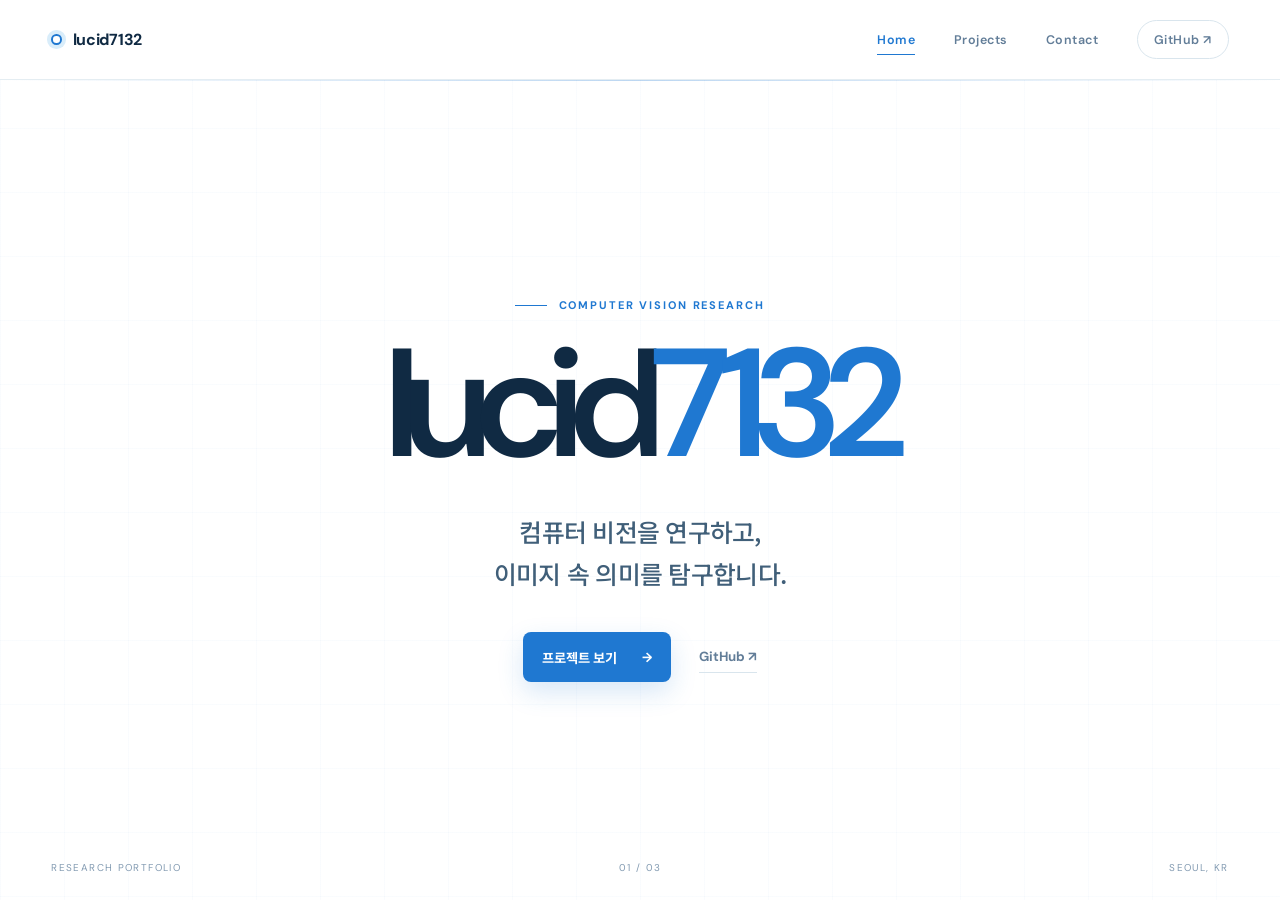
==== commit fa392793: "Add animated portfolio pages and Syncoscope" ====
--- a/index.html
+++ b/index.html
@@ -3,9 +3,9 @@
 <head>
   <meta charset="UTF-8"><meta name="viewport" content="width=device-width,initial-scale=1">
   <meta name="description" content="컴퓨터 비전을 연구하는 lucid7132의 프로젝트 포트폴리오">
-  <meta name="theme-color" content="#f7fafc">
+  <meta name="theme-color" content="#ffffff">
   <meta property="og:title" content="lucid7132 — Computer Vision Research">
-  <meta property="og:description" content="컴퓨터 비전을 연구하고, 이미지 속 의미를 탐구합니다.">
+  <meta property="og:description" content="컴퓨터 비전을 연구하고 이미지 속 의미를 탐구합니다.">
   <meta property="og:type" content="website"><meta property="og:url" content="https://lucid7132.github.io">
   <title>lucid7132 — Computer Vision Research</title>
   <link rel="preconnect" href="https://fonts.googleapis.com"><link rel="preconnect" href="https://fonts.gstatic.com" crossorigin>
@@ -13,41 +13,49 @@
   <link rel="stylesheet" href="./css/style.css"><script src="./js/main.js" defer></script>
 </head>
 <body>
-<a class="skip" href="#main">본문으로 건너뛰기</a>
+<a class="skip" href="#home">홈 화면으로 건너뛰기</a>
 <header class="header">
-  <a class="brand" href="#top"><i></i><span>lucid7132</span></a>
+  <a class="brand page-link" href="#home" data-page="home"><i></i><span>lucid7132</span></a>
   <button class="menu" aria-expanded="false" aria-controls="nav"><span></span><span></span><b>메뉴</b></button>
-  <nav id="nav"><a href="#projects">Project History</a><a href="https://github.com/lucid7132" target="_blank" rel="noreferrer">GitHub ↗</a><a class="nav-cta" href="#contact">Contact</a></nav>
+  <nav id="nav" aria-label="주요 화면">
+    <a class="page-link" href="#home" data-page="home">Home</a>
+    <a class="page-link" href="#projects" data-page="projects">Projects</a>
+    <a class="page-link" href="#contact" data-page="contact">Contact</a>
+    <a class="github-link" href="https://github.com/lucid7132" target="_blank" rel="noreferrer">GitHub ↗</a>
+  </nav>
 </header>
 <main id="main">
-<section class="hero" id="top">
-  <div class="hero-copy reveal">
-    <p class="eyebrow"><i></i>COMPUTER VISION RESEARCH</p>
-    <h1>lucid<span>7132</span></h1>
-    <p class="lead">컴퓨터 비전을 연구하고,<br>이미지 속 의미를 탐구합니다.</p>
-    <div class="actions"><a class="btn primary" href="#projects">프로젝트 연혁 <span>↓</span></a><a class="btn text" href="https://github.com/lucid7132" target="_blank" rel="noreferrer">GitHub ↗</a></div>
-  </div>
-  <div class="visual reveal" aria-label="의료 영상 스캔을 표현한 그래픽">
-    <div class="scan-card" aria-hidden="true">
-      <div class="scan-head"><span><i></i>VISION LAB</span><b>LIVE</b></div>
-      <div class="scan-view">
-        <span class="corner tl"></span><span class="corner tr"></span><span class="corner bl"></span><span class="corner br"></span>
-        <div class="scan-orbit"><i></i><i></i><b></b></div>
-        <div class="scan-line"></div>
+  <section class="page home active" id="home" data-page-panel="home" aria-hidden="false">
+    <div class="home-inner">
+      <p class="eyebrow"><i></i>COMPUTER VISION RESEARCH</p>
+      <h1>lucid<span>7132</span></h1>
+      <p class="lead">컴퓨터 비전을 연구하고,<br>이미지 속 의미를 탐구합니다.</p>
+      <div class="actions"><a class="btn primary page-link" href="#projects" data-page="projects">프로젝트 보기 <span>→</span></a><a class="btn text" href="https://github.com/lucid7132" target="_blank" rel="noreferrer">GitHub ↗</a></div>
+    </div>
+    <div class="page-foot"><span>RESEARCH PORTFOLIO</span><span>01 / 03</span><span>SEOUL, KR</span></div>
+  </section>
+
+  <section class="page projects" id="projects" data-page-panel="projects" aria-hidden="true">
+    <div class="projects-inner">
+      <div class="section-head">
+        <p class="num">PROJECT HISTORY</p>
+        <h2>수행한 프로젝트</h2>
+        <p>연구와 프로젝트 기록입니다.<br>항목 전체를 누르면 GitHub 저장소로 이동합니다.</p>
       </div>
-      <div class="scan-foot"><span>IMAGE ANALYSIS</span><div><i></i><i></i><i></i><i></i></div><b>CV / 01</b></div>
+      <div class="timeline" id="project-list"><p class="loading">프로젝트를 불러오는 중입니다.</p></div>
     </div>
-  </div>
-  <div class="hero-meta"><span>RESEARCH PORTFOLIO</span><span>SEOUL, KR</span></div>
-</section>
-<section class="section projects" id="projects">
-  <div class="section-head reveal"><p class="num">02 / PROJECT HISTORY</p><h2>수행한 프로젝트 연혁</h2><p>연도별 연구와 프로젝트 기록입니다.<br>각 항목을 누르면 GitHub 저장소로 이동합니다.</p></div>
-  <div class="timeline" id="project-list"><p class="loading">프로젝트를 불러오는 중입니다.</p></div>
-</section>
-<section class="contact" id="contact">
-  <p class="num reveal">03 / CONTACT</p>
-  <div class="contact-inner reveal"><div><span>LET'S CONNECT</span><h2>새로운 연구와<br>협업에 열려 있습니다.</h2></div><a href="https://github.com/lucid7132" target="_blank" rel="noreferrer">GitHub에서 보기 <span>↗</span></a></div>
-  <footer><p>© <span data-year></span> lucid7132</p><p>Computer Vision Research Portfolio</p><a href="#top">맨 위로 ↑</a></footer>
-</section>
+    <div class="page-foot"><span>SELECTED WORK</span><span>02 / 03</span><a class="page-link" href="#contact" data-page="contact">NEXT: CONTACT →</a></div>
+  </section>
+
+  <section class="page contact" id="contact" data-page-panel="contact" aria-hidden="true">
+    <div class="contact-inner">
+      <p class="num">CONTACT</p>
+      <span class="contact-label">LET'S CONNECT</span>
+      <h2>새로운 연구와<br>협업에 열려 있습니다.</h2>
+      <a class="contact-link" href="https://github.com/lucid7132" target="_blank" rel="noreferrer">GitHub에서 연락하기 <span>↗</span></a>
+    </div>
+    <div class="page-foot"><span>© <span data-year></span> lucid7132</span><span>03 / 03</span><a class="page-link" href="#home" data-page="home">BACK TO HOME ↑</a></div>
+  </section>
 </main>
+<div class="transition-line" aria-hidden="true"></div>
 </body></html>
--- a/css/style.css
+++ b/css/style.css
@@ -1,8 +1,10 @@
-:root{--white:#fff;--bg:#f7fafc;--ice:#edf6fb;--blue:#1f78d1;--blue-soft:#d9edfa;--navy:#102a43;--muted:#627d98;--line:#d9e5ed;--pad:clamp(1.25rem,4vw,4.75rem)}*{box-sizing:border-box}html{scroll-behavior:smooth}body{margin:0;color:var(--navy);background:var(--white);font-family:"DM Sans","Noto Sans KR",sans-serif;-webkit-font-smoothing:antialiased}body.lock{overflow:hidden}a{color:inherit;text-decoration:none}.skip{position:fixed;top:-4rem;left:1rem;z-index:100;padding:.75rem 1rem;background:var(--navy);color:white}.skip:focus{top:1rem}.header{position:fixed;z-index:20;inset:0 0 auto;height:5rem;padding:0 var(--pad);display:flex;align-items:center;justify-content:space-between;border-bottom:1px solid transparent;transition:.25s}.header.scrolled{height:4.5rem;background:rgba(255,255,255,.88);border-color:var(--line);backdrop-filter:blur(16px)}.brand{display:flex;align-items:center;gap:.7rem;font-weight:700;letter-spacing:-.02em}.brand i{width:.65rem;height:.65rem;border:2px solid var(--blue);border-radius:50%;box-shadow:0 0 0 4px var(--blue-soft)}nav{display:flex;align-items:center;gap:clamp(1.2rem,3vw,2.75rem);font-size:.8rem;font-weight:600;letter-spacing:.03em}nav>a:not(.nav-cta){color:var(--muted);transition:.2s}nav>a:not(.nav-cta):hover{color:var(--blue)}.nav-cta{padding:.68rem 1.05rem;border:1px solid var(--line);border-radius:99px;background:white}.nav-cta:hover{border-color:var(--blue);color:var(--blue)}.menu{display:none;border:0;background:none}.menu b{position:absolute;width:1px;height:1px;overflow:hidden}
-.hero{position:relative;min-height:100svh;padding:9rem var(--pad) 5.5rem;display:grid;grid-template-columns:minmax(0,1.05fr) minmax(22rem,.95fr);align-items:center;gap:clamp(3rem,7vw,8rem);overflow:hidden;background:linear-gradient(115deg,#fff 0%,#fff 54%,#f4f9fc 54%,#f8fbfd 100%)}.hero:before{content:"";position:absolute;inset:0;pointer-events:none;background-image:linear-gradient(rgba(31,120,209,.035) 1px,transparent 1px),linear-gradient(90deg,rgba(31,120,209,.035) 1px,transparent 1px);background-size:56px 56px;mask-image:linear-gradient(90deg,transparent 35%,#000)}.hero-copy,.visual{position:relative;z-index:1}.eyebrow,.num{font-size:.69rem;font-weight:700;letter-spacing:.17em}.eyebrow{display:flex;align-items:center;gap:.7rem;margin:0 0 1.5rem;color:var(--blue)}.eyebrow i{width:2.25rem;height:1px;background:var(--blue)}h1{margin:0;font-size:clamp(4rem,8vw,8.5rem);line-height:.94;letter-spacing:-.075em;font-weight:600;color:var(--navy)}h1 span{color:var(--blue)}.lead{margin:2.25rem 0 0;color:#405f79;font-family:"Noto Sans KR";font-size:clamp(1.2rem,2vw,1.65rem);font-weight:500;line-height:1.7;letter-spacing:-.03em}.actions{display:flex;align-items:center;gap:1.75rem;margin-top:2.4rem}.btn{display:inline-flex;align-items:center;gap:1.75rem;font-size:.85rem;font-weight:700}.primary{padding:.95rem 1.2rem;background:var(--blue);color:white;border-radius:.5rem;box-shadow:0 8px 24px rgba(31,120,209,.18);transition:.2s}.primary:hover{transform:translateY(-2px);box-shadow:0 12px 28px rgba(31,120,209,.25)}.text{padding:.45rem 0;color:var(--muted);border-bottom:1px solid var(--line)}.text:hover{color:var(--blue);border-color:var(--blue)}.hero-meta{position:absolute;z-index:2;left:var(--pad);right:var(--pad);bottom:1.7rem;display:flex;justify-content:space-between;color:#829ab1;font-size:.62rem;letter-spacing:.14em}
-.visual{width:100%;max-width:33rem;justify-self:end}.scan-card{padding:1.1rem;background:rgba(255,255,255,.86);border:1px solid var(--line);border-radius:1rem;box-shadow:0 28px 70px rgba(16,42,67,.09);backdrop-filter:blur(10px)}.scan-head,.scan-foot{display:flex;align-items:center;justify-content:space-between;padding:.2rem .25rem .9rem;font-size:.58rem;letter-spacing:.14em;color:var(--muted)}.scan-head span{display:flex;align-items:center;gap:.5rem}.scan-head span i{width:.4rem;height:.4rem;background:#28a179;border-radius:50%;box-shadow:0 0 0 4px rgba(40,161,121,.1)}.scan-head b{padding:.25rem .45rem;color:var(--blue);background:var(--ice);border-radius:3px}.scan-view{position:relative;aspect-ratio:1/1;border:1px solid #d6e5ef;border-radius:.45rem;overflow:hidden;background-color:#f1f7fa;background-image:linear-gradient(rgba(31,120,209,.07) 1px,transparent 1px),linear-gradient(90deg,rgba(31,120,209,.07) 1px,transparent 1px);background-size:12.5% 12.5%}.scan-view:before,.scan-view:after{content:"";position:absolute;background:rgba(31,120,209,.18)}.scan-view:before{width:1px;top:8%;bottom:8%;left:50%}.scan-view:after{height:1px;left:8%;right:8%;top:50%}.scan-orbit{position:absolute;inset:18%;border:1px solid rgba(31,120,209,.45);border-radius:50%;box-shadow:0 0 0 3rem rgba(255,255,255,.23)}.scan-orbit:before,.scan-orbit:after{content:"";position:absolute;border:1px solid rgba(31,120,209,.18);border-radius:50%}.scan-orbit:before{inset:13%}.scan-orbit:after{inset:31%}.scan-orbit>i{position:absolute;background:var(--blue);border-radius:50%;box-shadow:0 0 0 6px rgba(31,120,209,.1)}.scan-orbit>i:first-child{width:.45rem;height:.45rem;left:16%;top:28%}.scan-orbit>i:nth-child(2){width:.35rem;height:.35rem;right:18%;bottom:26%}.scan-orbit>b{position:absolute;width:1.1rem;height:1.1rem;left:50%;top:50%;transform:translate(-50%,-50%);border:1px solid var(--blue);border-radius:50%;background:rgba(255,255,255,.75)}.scan-line{position:absolute;left:10%;right:10%;top:34%;height:1px;background:linear-gradient(90deg,transparent,var(--blue),transparent);box-shadow:0 0 12px var(--blue)}.corner{position:absolute;width:1rem;height:1rem;border-color:var(--blue);border-style:solid}.corner.tl{top:6%;left:6%;border-width:1px 0 0 1px}.corner.tr{top:6%;right:6%;border-width:1px 1px 0 0}.corner.bl{bottom:6%;left:6%;border-width:0 0 1px 1px}.corner.br{right:6%;bottom:6%;border-width:0 1px 1px 0}.scan-foot{padding:.9rem .25rem .15rem}.scan-foot>div{display:flex;gap:.2rem}.scan-foot>div i{width:1rem;height:.18rem;background:var(--blue-soft)}.scan-foot>div i:first-child,.scan-foot>div i:nth-child(2){background:var(--blue)}
-.section{padding:clamp(6rem,10vw,9rem) var(--pad)}.projects{background:var(--white);border-top:1px solid var(--line)}.section-head{display:grid;grid-template-columns:.45fr 1.05fr .65fr;gap:3rem;align-items:start;margin-bottom:clamp(3.5rem,6vw,5.5rem)}.num{margin:.55rem 0 0;color:var(--blue)}h2{margin:0;font-family:"Noto Sans KR";font-size:clamp(2.2rem,4.2vw,4.4rem);line-height:1.2;letter-spacing:-.06em;font-weight:600}.section-head>p:last-child{margin:.75rem 0 0;color:var(--muted);font-size:.9rem;line-height:1.8}.timeline{position:relative;border-top:1px solid var(--line)}.timeline:before{content:"";position:absolute;left:1.15rem;top:0;bottom:0;width:1px;background:var(--line)}.loading{padding:2rem 4rem;color:var(--muted)}.project-row{position:relative;display:grid;grid-template-columns:3.5rem 7rem minmax(0,1.35fr) minmax(13rem,.55fr) 3rem;gap:1.5rem;align-items:center;min-height:11.5rem;padding:2.25rem 1rem 2.25rem 0;border-bottom:1px solid var(--line);transition:background .22s,padding .22s}.project-row:hover,.project-row:focus-visible{background:var(--bg);padding-left:.75rem;outline:none}.dot{position:relative;z-index:1;justify-self:center;width:.55rem;height:.55rem;background:var(--white);border:2px solid var(--blue);border-radius:50%;box-shadow:0 0 0 6px var(--white)}.project-row:hover .dot{background:var(--blue)}.project-row time{color:var(--blue);font-size:1.05rem;font-weight:700;letter-spacing:-.02em}.project-main small{color:#829ab1;font-size:.62rem;font-weight:700;letter-spacing:.13em}.project-main h3{margin:.6rem 0 .65rem;font-family:"Noto Sans KR";font-size:clamp(1.3rem,2.2vw,2rem);letter-spacing:-.04em}.project-main p{max-width:42rem;margin:0;color:var(--muted);font-size:.88rem;line-height:1.7}.stack{display:flex;flex-wrap:wrap;gap:.4rem}.stack span{padding:.42rem .6rem;background:var(--ice);color:#356b91;border-radius:.3rem;font-size:.62rem;font-weight:600}.arrow{width:2.5rem;height:2.5rem;display:grid;place-items:center;justify-self:end;border:1px solid var(--line);border-radius:50%;color:var(--blue);transition:.2s}.project-row:hover .arrow{background:var(--blue);border-color:var(--blue);color:white;transform:translate(2px,-2px)}
-.contact{padding:clamp(6rem,9vw,8rem) var(--pad) 2rem;background:var(--navy);color:white}.contact .num{color:#79bff0}.contact-inner{display:flex;align-items:end;justify-content:space-between;gap:3rem;margin:4rem 0 7rem}.contact-inner>div>span{display:block;margin-bottom:1.25rem;color:#9fb3c8;font-size:.65rem;letter-spacing:.15em}.contact h2{color:white}.contact-inner>a{padding:.9rem 0;border-bottom:1px solid #6a8ba4;font-weight:600;white-space:nowrap}.contact-inner>a span{margin-left:2rem;color:#79bff0}footer{display:flex;justify-content:space-between;gap:2rem;padding-top:1.5rem;border-top:1px solid rgba(255,255,255,.18);color:#9fb3c8;font-size:.68rem;letter-spacing:.04em}footer p{margin:0}footer a{color:white}.reveal{opacity:0;transform:translateY(20px);transition:opacity .65s,transform .65s}.reveal.visible{opacity:1;transform:none}
-@media(max-width:900px){.header{height:4.5rem}.menu{display:grid;gap:.35rem;z-index:2;padding:.6rem}.menu span{display:block;width:1.4rem;height:1px;background:var(--navy);transition:.2s}.menu[aria-expanded=true] span:first-child{transform:translateY(.18rem) rotate(45deg)}.menu[aria-expanded=true] span:nth-child(2){transform:translateY(-.18rem) rotate(-45deg)}nav{position:fixed;inset:0;flex-direction:column;align-items:flex-start;justify-content:center;padding:var(--pad);background:white;font-size:1.8rem;transform:translateX(100%);transition:.3s}nav.open{transform:none}.nav-cta{padding:0;border:0}.hero{grid-template-columns:1fr;min-height:auto;padding-top:8rem;gap:4rem;background:linear-gradient(180deg,#fff 0%,#fff 56%,#f4f9fc 56%)}.visual{max-width:28rem;justify-self:center}.hero-meta{display:none}.section-head{grid-template-columns:1fr;gap:1.1rem}.section-head>p:last-child{margin:0}.project-row{grid-template-columns:3.5rem 5rem 1fr 3rem}.stack{grid-column:3}.arrow{grid-column:4;grid-row:1/3}.timeline:before{left:1.15rem}}
-@media(max-width:600px){.hero{padding-bottom:5rem}.lead br{display:none}.actions{gap:1.1rem}.primary{gap:.9rem}.scan-card{padding:.75rem}.project-row{grid-template-columns:2.4rem 1fr 2.5rem;gap:1rem;min-height:0;padding:2rem .25rem 2rem 0}.timeline:before{left:.9rem}.dot{grid-column:1;grid-row:1/4}.project-row time{grid-column:2}.project-main{grid-column:2}.stack{grid-column:2}.arrow{grid-column:3;grid-row:1/4}.contact-inner{align-items:flex-start;flex-direction:column;margin-bottom:5rem}footer{flex-direction:column;gap:.75rem}}
-@media(prefers-reduced-motion:reduce){html{scroll-behavior:auto}*,*:before,*:after{transition-duration:.01ms!important}.reveal{opacity:1;transform:none}}+:root{--white:#fff;--bg:#f7fafc;--ice:#edf6fb;--blue:#1f78d1;--blue-soft:#d9edfa;--navy:#102a43;--muted:#627d98;--line:#d9e5ed;--pad:clamp(1.25rem,4vw,4.75rem);--header:5rem}*{box-sizing:border-box}html,body{height:100%;overflow:hidden}body{margin:0;color:var(--navy);background:var(--white);font-family:"DM Sans","Noto Sans KR",sans-serif;-webkit-font-smoothing:antialiased}body.lock{overflow:hidden}a{color:inherit;text-decoration:none}.skip{position:fixed;top:-4rem;left:1rem;z-index:100;padding:.75rem 1rem;background:var(--navy);color:white}.skip:focus{top:1rem}.header{position:fixed;z-index:30;inset:0 0 auto;height:var(--header);padding:0 var(--pad);display:flex;align-items:center;justify-content:space-between;background:rgba(255,255,255,.88);border-bottom:1px solid rgba(217,229,237,.7);backdrop-filter:blur(16px)}.brand{display:flex;align-items:center;gap:.7rem;font-weight:700;letter-spacing:-.02em}.brand i{width:.65rem;height:.65rem;border:2px solid var(--blue);border-radius:50%;box-shadow:0 0 0 4px var(--blue-soft)}nav{display:flex;align-items:center;gap:clamp(1.15rem,3vw,2.65rem);font-size:.78rem;font-weight:600;letter-spacing:.04em}nav a{position:relative;color:var(--muted);transition:.2s}nav .page-link:after{content:"";position:absolute;left:0;right:100%;bottom:-.45rem;height:1px;background:var(--blue);transition:.25s}nav .page-link:hover,nav .page-link.current{color:var(--blue)}nav .page-link.current:after{right:0}.github-link{padding:.65rem 1rem;border:1px solid var(--line);border-radius:99px;background:white}.github-link:hover{border-color:var(--blue);color:var(--blue)}.menu{display:none;border:0;background:none}.menu b{position:absolute;width:1px;height:1px;overflow:hidden}
+main{position:relative;height:100svh;overflow:hidden}.page{position:absolute;inset:0;padding:var(--header) var(--pad) 0;visibility:hidden;opacity:0;transform:translateY(24px) scale(.992);pointer-events:none;overflow-y:auto;transition:opacity .42s ease,transform .52s cubic-bezier(.22,1,.36,1),visibility 0s linear .52s}.page.preparing{visibility:visible;transition:none;transform:translateY(28px) scale(.992)}.page.active{visibility:visible;opacity:1;transform:none;pointer-events:auto;transition-delay:0s}.page.leaving{visibility:visible;opacity:0;transform:translateY(-18px) scale(.995);pointer-events:none;transition:opacity .3s ease,transform .35s ease}.page:after{content:"";position:fixed;z-index:-1;width:36rem;height:36rem;right:-16rem;top:12%;border:1px solid rgba(31,120,209,.08);border-radius:50%;box-shadow:0 0 0 7rem rgba(31,120,209,.018),0 0 0 14rem rgba(31,120,209,.012)}.page-foot{position:absolute;left:var(--pad);right:var(--pad);bottom:1.6rem;display:grid;grid-template-columns:1fr auto 1fr;align-items:center;color:#829ab1;font-size:.62rem;letter-spacing:.14em}.page-foot>*:nth-child(2){justify-self:center}.page-foot>*:last-child{justify-self:end}.page-foot a{color:var(--blue);font-weight:700}
+.home{display:grid;place-items:center;background-color:white;background-image:linear-gradient(rgba(31,120,209,.025) 1px,transparent 1px),linear-gradient(90deg,rgba(31,120,209,.025) 1px,transparent 1px);background-size:64px 64px}.home-inner{position:relative;z-index:1;width:min(100%,76rem);text-align:center}.eyebrow,.num{font-size:.69rem;font-weight:700;letter-spacing:.17em}.eyebrow{display:flex;justify-content:center;align-items:center;gap:.7rem;margin:0 0 1.6rem;color:var(--blue)}.eyebrow i{width:2rem;height:1px;background:var(--blue)}h1{margin:0;font-size:clamp(5rem,12vw,12rem);line-height:.86;letter-spacing:-.085em;font-weight:600;color:var(--navy)}h1 span{color:var(--blue)}.lead{margin:2.5rem 0 0;color:#405f79;font-family:"Noto Sans KR";font-size:clamp(1.15rem,2vw,1.55rem);font-weight:500;line-height:1.7;letter-spacing:-.03em}.actions{display:flex;align-items:center;justify-content:center;gap:1.75rem;margin-top:2.4rem}.btn{display:inline-flex;align-items:center;gap:1.6rem;font-size:.83rem;font-weight:700}.primary{padding:.95rem 1.2rem;background:var(--blue);color:white;border-radius:.5rem;box-shadow:0 10px 26px rgba(31,120,209,.18);transition:.2s}.primary:hover{transform:translateY(-2px);box-shadow:0 14px 30px rgba(31,120,209,.25)}.text{padding:.45rem 0;color:var(--muted);border-bottom:1px solid var(--line)}.text:hover{color:var(--blue);border-color:var(--blue)}
+.projects{background:var(--white)}.projects-inner{width:min(100%,90rem);min-height:calc(100svh - var(--header));margin:auto;padding:clamp(2.2rem,5vh,4.5rem) 0 5rem;display:grid;grid-template-columns:minmax(18rem,.65fr) minmax(0,1.35fr);gap:clamp(3rem,7vw,8rem);align-items:start}.section-head{position:sticky;top:3rem}.num{margin:0 0 1.25rem;color:var(--blue)}h2{margin:0;font-family:"Noto Sans KR";font-size:clamp(2.6rem,5vw,5.4rem);line-height:1.14;letter-spacing:-.065em;font-weight:600}.section-head>p:last-child{margin:2rem 0 0;color:var(--muted);font-size:.88rem;line-height:1.8}.timeline{position:relative;border-top:1px solid var(--line)}.timeline:before{content:"";position:absolute;left:1rem;top:0;bottom:0;width:1px;background:var(--line)}.loading{padding:2rem 3rem;color:var(--muted)}.project-row{position:relative;display:grid;grid-template-columns:2.5rem 5.5rem minmax(0,1fr) 2.5rem;gap:1.25rem;align-items:center;min-height:clamp(10rem,20vh,12.5rem);padding:1.5rem .25rem 1.5rem 0;border-bottom:1px solid var(--line);transition:background .22s,padding .22s}.project-row:hover,.project-row:focus-visible{padding-left:.65rem;background:var(--bg);outline:none}.dot{position:relative;z-index:1;justify-self:center;width:.55rem;height:.55rem;background:white;border:2px solid var(--blue);border-radius:50%;box-shadow:0 0 0 6px white}.project-row:hover .dot{background:var(--blue)}.project-row time{align-self:start;margin-top:.25rem;color:var(--blue);font-size:1rem;font-weight:700}.project-main{align-self:start}.project-main small{color:#829ab1;font-size:.59rem;font-weight:700;letter-spacing:.12em}.project-main h3{margin:.45rem 0 .5rem;font-family:"Noto Sans KR";font-size:clamp(1.25rem,2vw,1.85rem);letter-spacing:-.04em}.project-main p{max-width:45rem;margin:0;color:var(--muted);font-size:.82rem;line-height:1.65}.award{display:inline-flex;margin-top:.7rem;padding:.35rem .55rem;color:#176b52;background:#e7f6f0;border-radius:.25rem;font-size:.62rem;font-weight:700}.stack{grid-column:3;display:flex;flex-wrap:wrap;gap:.35rem;margin-top:-.2rem}.stack span{padding:.38rem .55rem;color:#356b91;background:var(--ice);border-radius:.28rem;font-size:.58rem;font-weight:600}.arrow{grid-column:4;grid-row:1/3;width:2.35rem;height:2.35rem;display:grid;place-items:center;border:1px solid var(--line);border-radius:50%;color:var(--blue);transition:.2s}.project-row:hover .arrow{background:var(--blue);border-color:var(--blue);color:white;transform:translate(2px,-2px)}
+.contact{display:grid;place-items:center;color:white;background:var(--navy)}.contact:after{border-color:rgba(121,191,240,.08);box-shadow:0 0 0 7rem rgba(121,191,240,.018),0 0 0 14rem rgba(121,191,240,.012)}.contact-inner{text-align:center}.contact .num{margin-bottom:2rem;color:#79bff0}.contact-label{display:block;margin-bottom:1.2rem;color:#9fb3c8;font-size:.64rem;letter-spacing:.17em}.contact h2{color:white;font-size:clamp(3rem,6vw,6.7rem)}.contact-link{display:inline-flex;gap:2.5rem;margin-top:3rem;padding:.9rem 0;border-bottom:1px solid #6a8ba4;font-weight:600}.contact-link span{color:#79bff0}.contact .page-foot{color:#9fb3c8}.contact .page-foot a{color:white}
+.transition-line{position:fixed;z-index:40;top:var(--header);left:0;right:0;height:1px;pointer-events:none;background:linear-gradient(90deg,transparent,var(--blue),transparent);opacity:.3}
+@media(max-width:900px){:root{--header:4.5rem}.menu{display:grid;gap:.35rem;z-index:2;padding:.6rem}.menu span{display:block;width:1.4rem;height:1px;background:var(--navy);transition:.2s}.menu[aria-expanded=true] span:first-child{transform:translateY(.18rem) rotate(45deg)}.menu[aria-expanded=true] span:nth-child(2){transform:translateY(-.18rem) rotate(-45deg)}nav{position:fixed;inset:0;flex-direction:column;align-items:flex-start;justify-content:center;padding:var(--pad);background:white;font-size:1.8rem;transform:translateX(100%);transition:.3s}nav.open{transform:none}.github-link{padding:0;border:0}.home-inner{margin-top:-2rem}.projects-inner{grid-template-columns:1fr;gap:2.5rem;padding-top:2.5rem}.section-head{position:static;display:grid;grid-template-columns:1fr 1fr;gap:.75rem}.section-head .num,.section-head h2{grid-column:1}.section-head>p:last-child{grid-column:2;grid-row:1/3;margin:0}.project-row{min-height:9.75rem}.page-foot{bottom:1rem}}
+@media(max-width:600px){h1{font-size:clamp(4.2rem,22vw,7rem)}.lead br{display:none}.actions{gap:1.1rem}.primary{gap:.9rem}.page-foot{grid-template-columns:1fr auto}.page-foot>*:last-child{display:none}.page-foot>*:nth-child(2){justify-self:end}.projects-inner{display:block;padding:1.8rem 0 4.5rem}.section-head{display:block;margin-bottom:1.6rem}.section-head>p:last-child{margin-top:1rem}.section-head>p:last-child br{display:none}.timeline:before{left:.75rem}.project-row{grid-template-columns:1.8rem 1fr 2.3rem;gap:.8rem;min-height:0;padding:1.5rem .2rem 1.5rem 0}.dot{grid-column:1;grid-row:1/5}.project-row time{grid-column:2;margin:0}.project-main{grid-column:2}.stack{grid-column:2}.arrow{grid-column:3;grid-row:1/5}.project-main p{font-size:.78rem}.contact-inner{padding:0 .5rem}.contact-link{margin-top:2.25rem}}
+@media(max-height:700px) and (min-width:601px){.home-inner{transform:scale(.82)}.projects-inner{padding-top:1.5rem}.project-row{min-height:8.6rem}.section-head>p:last-child{margin-top:1rem}.contact-inner{transform:scale(.84)}}
+@media(prefers-reduced-motion:reduce){html{scroll-behavior:auto}.page,.page.leaving,.page.preparing{transition:none;transform:none}*,*:before,*:after{transition-duration:.01ms!important}}
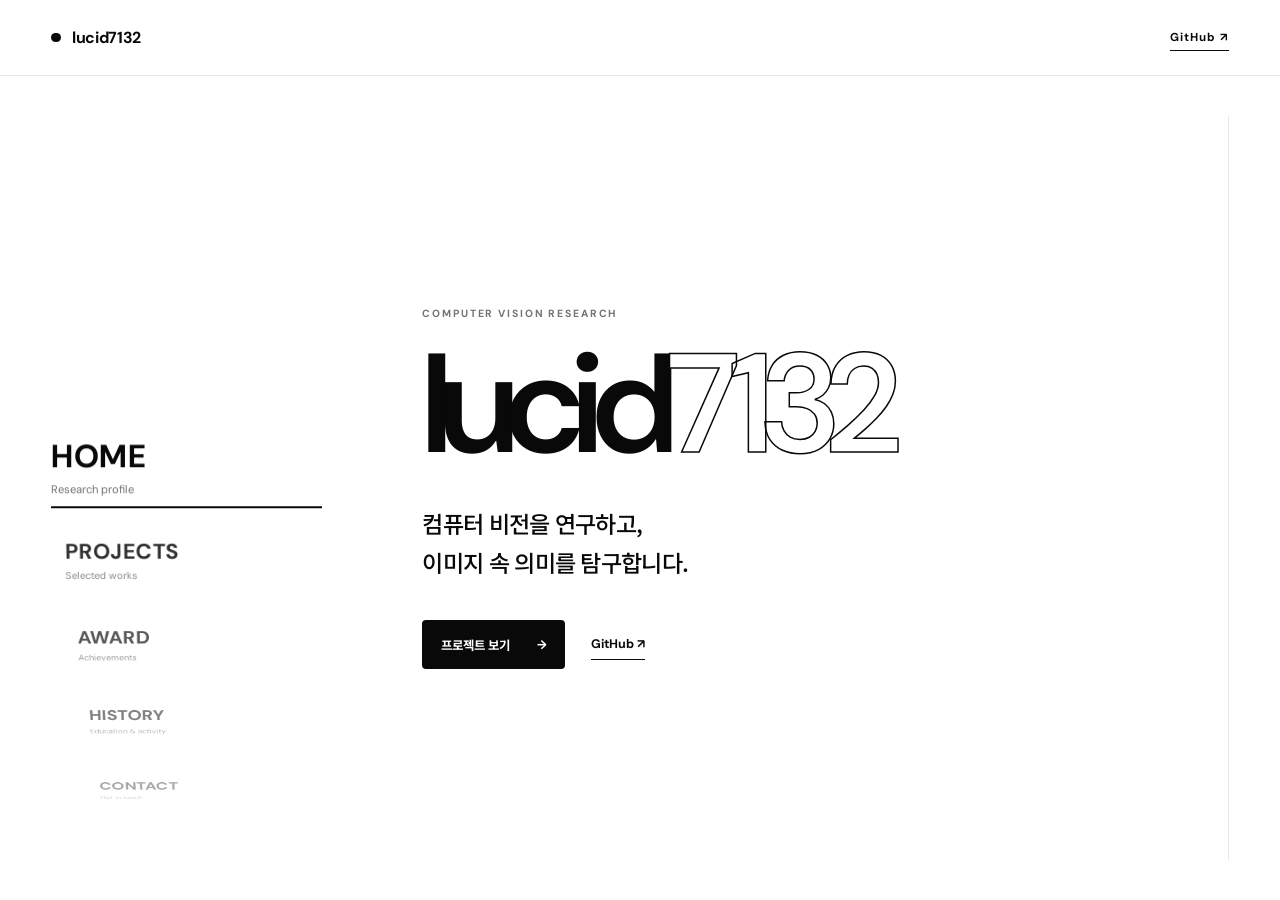
==== commit 78b295e3: "Update portfolio awards and history" ====
--- a/index.html
+++ b/index.html
@@ -10,52 +10,73 @@
   <title>lucid7132 — Computer Vision Research</title>
   <link rel="preconnect" href="https://fonts.googleapis.com"><link rel="preconnect" href="https://fonts.gstatic.com" crossorigin>
   <link href="https://fonts.googleapis.com/css2?family=DM+Sans:wght@400;500;600;700&family=Noto+Sans+KR:wght@400;500;600;700&display=swap" rel="stylesheet">
-  <link rel="stylesheet" href="./css/style.css"><script src="./js/main.js" defer></script>
+  <link rel="stylesheet" href="./css/style.css?v=local-history-5"><script src="./js/main.js?v=local-history-1" defer></script>
 </head>
-<body>
+<body data-active-page="home">
 <a class="skip" href="#home">홈 화면으로 건너뛰기</a>
-<header class="header">
-  <a class="brand page-link" href="#home" data-page="home"><i></i><span>lucid7132</span></a>
-  <button class="menu" aria-expanded="false" aria-controls="nav"><span></span><span></span><b>메뉴</b></button>
-  <nav id="nav" aria-label="주요 화면">
-    <a class="page-link" href="#home" data-page="home">Home</a>
-    <a class="page-link" href="#projects" data-page="projects">Projects</a>
-    <a class="page-link" href="#contact" data-page="contact">Contact</a>
-    <a class="github-link" href="https://github.com/lucid7132" target="_blank" rel="noreferrer">GitHub ↗</a>
-  </nav>
-</header>
+<header class="header"><a class="brand page-link" href="#home" data-page="home"><i></i><span>lucid7132</span></a><a class="github-link" href="https://github.com/lucid7132" target="_blank" rel="noreferrer">GitHub ↗</a></header>
+
+<aside class="stack-nav" aria-label="페이지 선택">
+  <button class="stack-card page-link" type="button" data-page="home" data-index="0"><strong>HOME</strong><small>Research profile</small></button>
+  <button class="stack-card page-link" type="button" data-page="projects" data-index="1"><strong>PROJECTS</strong><small>Selected works</small></button>
+  <button class="stack-card page-link" type="button" data-page="award" data-index="2"><strong>AWARD</strong><small>Achievements</small></button>
+  <button class="stack-card page-link" type="button" data-page="history" data-index="3"><strong>HISTORY</strong><small>Education & activity</small></button>
+  <button class="stack-card page-link" type="button" data-page="contact" data-index="4"><strong>CONTACT</strong><small>Get in touch</small></button>
+</aside>
+
 <main id="main">
   <section class="page home active" id="home" data-page-panel="home" aria-hidden="false">
-    <div class="home-inner">
-      <p class="eyebrow"><i></i>COMPUTER VISION RESEARCH</p>
-      <h1>lucid<span>7132</span></h1>
-      <p class="lead">컴퓨터 비전을 연구하고,<br>이미지 속 의미를 탐구합니다.</p>
-      <div class="actions"><a class="btn primary page-link" href="#projects" data-page="projects">프로젝트 보기 <span>→</span></a><a class="btn text" href="https://github.com/lucid7132" target="_blank" rel="noreferrer">GitHub ↗</a></div>
-    </div>
-    <div class="page-foot"><span>RESEARCH PORTFOLIO</span><span>01 / 03</span><span>SEOUL, KR</span></div>
+    <div class="home-inner"><p class="eyebrow">COMPUTER VISION RESEARCH</p><h1>lucid<span>7132</span></h1><p class="lead">컴퓨터 비전을 연구하고,<br>이미지 속 의미를 탐구합니다.</p><div class="actions"><button class="btn primary page-link" type="button" data-page="projects">프로젝트 보기 <span>→</span></button><a class="btn text" href="https://github.com/lucid7132" target="_blank" rel="noreferrer">GitHub ↗</a></div></div>
   </section>
 
   <section class="page projects" id="projects" data-page-panel="projects" aria-hidden="true">
-    <div class="projects-inner">
-      <div class="section-head">
-        <p class="num">PROJECT HISTORY</p>
-        <h2>수행한 프로젝트</h2>
-        <p>연구와 프로젝트 기록입니다.<br>항목 전체를 누르면 GitHub 저장소로 이동합니다.</p>
+    <div class="projects-inner"><div class="section-head"><p class="num">PROJECT HISTORY</p><h2>수행한<br>프로젝트</h2><p>연구와 프로젝트 기록입니다.</p></div><div class="timeline" aria-hidden="true"></div></div>
+  </section>
+
+  <section class="page award-page" id="award" data-page-panel="award" aria-hidden="true">
+    <div class="award-list-layout">
+      <div class="award-heading"><p class="num">AWARD HISTORY</p><h2>수상<br>이력</h2><p>수상 기록을 한눈에 확인할 수 있습니다.<br>목록이 길어지면 이 영역 안에서 스크롤됩니다.</p></div>
+      <div class="award-scroll" aria-label="수상 이력 목록">
+        <article class="award-entry" data-award="hackathon">
+          <figure class="award-entry-media"><img src="./assets/images/medical-ai-hackathon-2026.jpg" alt="2026 강원대학교 의료 AI 해커톤 최우수상 수상 팀 기념사진"><figcaption>2026.07.29 · KANGWON NATIONAL UNIVERSITY</figcaption></figure>
+          <div class="award-entry-copy"><span>2026 MEDICAL AI HACKATHON</span><h3><span class="award-event-title">의료 AI 해커톤</span><br>최우수상 <span class="award-rank">1위</span></h3><p>대장내시경 용종 의심 영역을 실시간으로 분할하는 의료 컴퓨터 비전 프로젝트로 <strong>강원대학교 AI 부트캠프 의료 AI 해커톤</strong>에서 최우수상을 수상했습니다.</p></div>
+        </article>
+        <article class="award-entry uni2-entry" data-award="uni2">
+          <figure class="award-entry-media"><img src="./assets/images/uni2-market-award-2026.jpg" alt="2026 대한민국 학생창업주간 Uni 2 Market 최우수상 수상 사진"><figcaption>2026.07.09 · UNI 2 MARKET</figcaption></figure>
+          <div class="award-entry-copy"><span>2026 KOREA STUDENT STARTUP WEEK</span><h3>Uni 2 Market<br>최우수상</h3><p>윤동건·박준영 팀이 교육부 주관 제3회 대한민국 학생창업주간의 <strong>Uni 2 Market</strong>에서 최우수상을 수상했습니다.</p></div>
+        </article>
       </div>
-      <div class="timeline" id="project-list"><p class="loading">프로젝트를 불러오는 중입니다.</p></div>
     </div>
-    <div class="page-foot"><span>SELECTED WORK</span><span>02 / 03</span><a class="page-link" href="#contact" data-page="contact">NEXT: CONTACT →</a></div>
+    <div class="award-detail" aria-hidden="true" aria-label="수상 상세 내용">
+      <div class="award-detail-inner">
+        <button class="award-detail-back" type="button">← 수상 목록</button>
+        <figure class="award-detail-visual"><img id="award-detail-image" src="./assets/images/medical-ai-hackathon-2026.jpg" alt="2026 강원대학교 의료 AI 해커톤 최우수상 수상 팀 기념사진"><figcaption id="award-detail-caption">2026.07.29 · KANGWON NATIONAL UNIVERSITY</figcaption></figure>
+        <div class="award-detail-copy">
+          <p class="num">AWARD DETAIL</p>
+          <span class="award-detail-kicker" id="award-detail-kicker">2026 MEDICAL AI HACKATHON</span>
+          <h2 id="award-detail-title"><span class="award-event-title">의료 AI 해커톤</span><br>최우수상 <span class="award-rank">1위</span></h2>
+          <p class="award-detail-lead" id="award-detail-lead">대장내시경 용종 의심 영역을 실시간으로 분할하는 의료 컴퓨터 비전 프로젝트로 <strong>강원대학교 AI 부트캠프 의료 AI 해커톤</strong>에서 최우수상을 수상했습니다.</p>
+          <div class="award-detail-info"><div><small>PROJECT</small><p id="award-detail-project">실시간 대장내시경 용종 의심 영역 분할</p></div><div><small>APPROACH</small><p id="award-detail-approach">SegFormer-B0 기반 Medical AI · Computer Vision</p></div><div><small>RESULT</small><p id="award-detail-result">2026 의료 AI 해커톤 최우수상 · 1위</p></div></div>
+          <a class="award-detail-link" id="award-detail-link" href="https://github.com/lucid7132" target="_blank" rel="noreferrer">GitHub 프로필 보기 ↗</a>
+        </div>
+      </div>
+    </div>
+  </section>
+
+  <section class="page history-page" id="history" data-page-panel="history" aria-hidden="true">
+    <div class="history-layout">
+      <ol class="history-list" aria-label="학업 및 활동 연혁">
+        <li class="history-item completed"><time datetime="2026-07-29"><strong>2026</strong><span>07.29 — 07.30</span></time><div><span class="history-status">완료</span><small>HACKATHON</small><h3>강원대학교 AI 부트캠프 의료 AI 해커톤</h3></div></li>
+        <li class="history-item completed"><time datetime="2026-07-07"><strong>2026</strong><span>07.07 — 07.09</span></time><div><span class="history-status">완료</span><small>PROGRAM</small><h3>[A07] Uni 2 Market 수료</h3></div></li>
+        <li class="history-item completed"><time datetime="2025-08-24"><strong>2025</strong><span>08.24 — 08.28</span></time><div><span class="history-status">완료</span><small>PROGRAM</small><h3>LLM을 활용한 나만의 비서 만들기<br>AI 융합 아카데미 수료</h3></div></li>
+        <li class="history-item ongoing"><time datetime="2025-04"><strong>2025</strong><span>04 — PRESENT</span></time><div><span class="history-status">진행 중</span><small>RESEARCH</small><h3>CVMIP Lab 학부연구생</h3></div></li>
+        <li class="history-item ongoing"><time datetime="2022-03"><strong>2022</strong><span>03 — PRESENT</span></time><div><span class="history-status">진행 중</span><small>EDUCATION</small><h3>강원대학교 컴퓨터공학과</h3></div></li>
+      </ol>
+    </div>
   </section>
 
   <section class="page contact" id="contact" data-page-panel="contact" aria-hidden="true">
-    <div class="contact-inner">
-      <p class="num">CONTACT</p>
-      <span class="contact-label">LET'S CONNECT</span>
-      <h2>새로운 연구와<br>협업에 열려 있습니다.</h2>
-      <a class="contact-link" href="https://github.com/lucid7132" target="_blank" rel="noreferrer">GitHub에서 연락하기 <span>↗</span></a>
-    </div>
-    <div class="page-foot"><span>© <span data-year></span> lucid7132</span><span>03 / 03</span><a class="page-link" href="#home" data-page="home">BACK TO HOME ↑</a></div>
+    <div class="contact-inner"><p class="num">CONTACT</p><span class="contact-label">LET'S CONNECT</span><h2>새로운 연구와<br>협업에 열려 있습니다.</h2><a class="contact-link" href="https://github.com/lucid7132" target="_blank" rel="noreferrer">GitHub에서 연락하기 <span>↗</span></a></div>
   </section>
 </main>
-<div class="transition-line" aria-hidden="true"></div>
-</body></html>+</body></html>
--- a/css/style.css
+++ b/css/style.css
@@ -1,10 +1,139 @@
-:root{--white:#fff;--bg:#f7fafc;--ice:#edf6fb;--blue:#1f78d1;--blue-soft:#d9edfa;--navy:#102a43;--muted:#627d98;--line:#d9e5ed;--pad:clamp(1.25rem,4vw,4.75rem);--header:5rem}*{box-sizing:border-box}html,body{height:100%;overflow:hidden}body{margin:0;color:var(--navy);background:var(--white);font-family:"DM Sans","Noto Sans KR",sans-serif;-webkit-font-smoothing:antialiased}body.lock{overflow:hidden}a{color:inherit;text-decoration:none}.skip{position:fixed;top:-4rem;left:1rem;z-index:100;padding:.75rem 1rem;background:var(--navy);color:white}.skip:focus{top:1rem}.header{position:fixed;z-index:30;inset:0 0 auto;height:var(--header);padding:0 var(--pad);display:flex;align-items:center;justify-content:space-between;background:rgba(255,255,255,.88);border-bottom:1px solid rgba(217,229,237,.7);backdrop-filter:blur(16px)}.brand{display:flex;align-items:center;gap:.7rem;font-weight:700;letter-spacing:-.02em}.brand i{width:.65rem;height:.65rem;border:2px solid var(--blue);border-radius:50%;box-shadow:0 0 0 4px var(--blue-soft)}nav{display:flex;align-items:center;gap:clamp(1.15rem,3vw,2.65rem);font-size:.78rem;font-weight:600;letter-spacing:.04em}nav a{position:relative;color:var(--muted);transition:.2s}nav .page-link:after{content:"";position:absolute;left:0;right:100%;bottom:-.45rem;height:1px;background:var(--blue);transition:.25s}nav .page-link:hover,nav .page-link.current{color:var(--blue)}nav .page-link.current:after{right:0}.github-link{padding:.65rem 1rem;border:1px solid var(--line);border-radius:99px;background:white}.github-link:hover{border-color:var(--blue);color:var(--blue)}.menu{display:none;border:0;background:none}.menu b{position:absolute;width:1px;height:1px;overflow:hidden}
-main{position:relative;height:100svh;overflow:hidden}.page{position:absolute;inset:0;padding:var(--header) var(--pad) 0;visibility:hidden;opacity:0;transform:translateY(24px) scale(.992);pointer-events:none;overflow-y:auto;transition:opacity .42s ease,transform .52s cubic-bezier(.22,1,.36,1),visibility 0s linear .52s}.page.preparing{visibility:visible;transition:none;transform:translateY(28px) scale(.992)}.page.active{visibility:visible;opacity:1;transform:none;pointer-events:auto;transition-delay:0s}.page.leaving{visibility:visible;opacity:0;transform:translateY(-18px) scale(.995);pointer-events:none;transition:opacity .3s ease,transform .35s ease}.page:after{content:"";position:fixed;z-index:-1;width:36rem;height:36rem;right:-16rem;top:12%;border:1px solid rgba(31,120,209,.08);border-radius:50%;box-shadow:0 0 0 7rem rgba(31,120,209,.018),0 0 0 14rem rgba(31,120,209,.012)}.page-foot{position:absolute;left:var(--pad);right:var(--pad);bottom:1.6rem;display:grid;grid-template-columns:1fr auto 1fr;align-items:center;color:#829ab1;font-size:.62rem;letter-spacing:.14em}.page-foot>*:nth-child(2){justify-self:center}.page-foot>*:last-child{justify-self:end}.page-foot a{color:var(--blue);font-weight:700}
-.home{display:grid;place-items:center;background-color:white;background-image:linear-gradient(rgba(31,120,209,.025) 1px,transparent 1px),linear-gradient(90deg,rgba(31,120,209,.025) 1px,transparent 1px);background-size:64px 64px}.home-inner{position:relative;z-index:1;width:min(100%,76rem);text-align:center}.eyebrow,.num{font-size:.69rem;font-weight:700;letter-spacing:.17em}.eyebrow{display:flex;justify-content:center;align-items:center;gap:.7rem;margin:0 0 1.6rem;color:var(--blue)}.eyebrow i{width:2rem;height:1px;background:var(--blue)}h1{margin:0;font-size:clamp(5rem,12vw,12rem);line-height:.86;letter-spacing:-.085em;font-weight:600;color:var(--navy)}h1 span{color:var(--blue)}.lead{margin:2.5rem 0 0;color:#405f79;font-family:"Noto Sans KR";font-size:clamp(1.15rem,2vw,1.55rem);font-weight:500;line-height:1.7;letter-spacing:-.03em}.actions{display:flex;align-items:center;justify-content:center;gap:1.75rem;margin-top:2.4rem}.btn{display:inline-flex;align-items:center;gap:1.6rem;font-size:.83rem;font-weight:700}.primary{padding:.95rem 1.2rem;background:var(--blue);color:white;border-radius:.5rem;box-shadow:0 10px 26px rgba(31,120,209,.18);transition:.2s}.primary:hover{transform:translateY(-2px);box-shadow:0 14px 30px rgba(31,120,209,.25)}.text{padding:.45rem 0;color:var(--muted);border-bottom:1px solid var(--line)}.text:hover{color:var(--blue);border-color:var(--blue)}
-.projects{background:var(--white)}.projects-inner{width:min(100%,90rem);min-height:calc(100svh - var(--header));margin:auto;padding:clamp(2.2rem,5vh,4.5rem) 0 5rem;display:grid;grid-template-columns:minmax(18rem,.65fr) minmax(0,1.35fr);gap:clamp(3rem,7vw,8rem);align-items:start}.section-head{position:sticky;top:3rem}.num{margin:0 0 1.25rem;color:var(--blue)}h2{margin:0;font-family:"Noto Sans KR";font-size:clamp(2.6rem,5vw,5.4rem);line-height:1.14;letter-spacing:-.065em;font-weight:600}.section-head>p:last-child{margin:2rem 0 0;color:var(--muted);font-size:.88rem;line-height:1.8}.timeline{position:relative;border-top:1px solid var(--line)}.timeline:before{content:"";position:absolute;left:1rem;top:0;bottom:0;width:1px;background:var(--line)}.loading{padding:2rem 3rem;color:var(--muted)}.project-row{position:relative;display:grid;grid-template-columns:2.5rem 5.5rem minmax(0,1fr) 2.5rem;gap:1.25rem;align-items:center;min-height:clamp(10rem,20vh,12.5rem);padding:1.5rem .25rem 1.5rem 0;border-bottom:1px solid var(--line);transition:background .22s,padding .22s}.project-row:hover,.project-row:focus-visible{padding-left:.65rem;background:var(--bg);outline:none}.dot{position:relative;z-index:1;justify-self:center;width:.55rem;height:.55rem;background:white;border:2px solid var(--blue);border-radius:50%;box-shadow:0 0 0 6px white}.project-row:hover .dot{background:var(--blue)}.project-row time{align-self:start;margin-top:.25rem;color:var(--blue);font-size:1rem;font-weight:700}.project-main{align-self:start}.project-main small{color:#829ab1;font-size:.59rem;font-weight:700;letter-spacing:.12em}.project-main h3{margin:.45rem 0 .5rem;font-family:"Noto Sans KR";font-size:clamp(1.25rem,2vw,1.85rem);letter-spacing:-.04em}.project-main p{max-width:45rem;margin:0;color:var(--muted);font-size:.82rem;line-height:1.65}.award{display:inline-flex;margin-top:.7rem;padding:.35rem .55rem;color:#176b52;background:#e7f6f0;border-radius:.25rem;font-size:.62rem;font-weight:700}.stack{grid-column:3;display:flex;flex-wrap:wrap;gap:.35rem;margin-top:-.2rem}.stack span{padding:.38rem .55rem;color:#356b91;background:var(--ice);border-radius:.28rem;font-size:.58rem;font-weight:600}.arrow{grid-column:4;grid-row:1/3;width:2.35rem;height:2.35rem;display:grid;place-items:center;border:1px solid var(--line);border-radius:50%;color:var(--blue);transition:.2s}.project-row:hover .arrow{background:var(--blue);border-color:var(--blue);color:white;transform:translate(2px,-2px)}
-.contact{display:grid;place-items:center;color:white;background:var(--navy)}.contact:after{border-color:rgba(121,191,240,.08);box-shadow:0 0 0 7rem rgba(121,191,240,.018),0 0 0 14rem rgba(121,191,240,.012)}.contact-inner{text-align:center}.contact .num{margin-bottom:2rem;color:#79bff0}.contact-label{display:block;margin-bottom:1.2rem;color:#9fb3c8;font-size:.64rem;letter-spacing:.17em}.contact h2{color:white;font-size:clamp(3rem,6vw,6.7rem)}.contact-link{display:inline-flex;gap:2.5rem;margin-top:3rem;padding:.9rem 0;border-bottom:1px solid #6a8ba4;font-weight:600}.contact-link span{color:#79bff0}.contact .page-foot{color:#9fb3c8}.contact .page-foot a{color:white}
-.transition-line{position:fixed;z-index:40;top:var(--header);left:0;right:0;height:1px;pointer-events:none;background:linear-gradient(90deg,transparent,var(--blue),transparent);opacity:.3}
-@media(max-width:900px){:root{--header:4.5rem}.menu{display:grid;gap:.35rem;z-index:2;padding:.6rem}.menu span{display:block;width:1.4rem;height:1px;background:var(--navy);transition:.2s}.menu[aria-expanded=true] span:first-child{transform:translateY(.18rem) rotate(45deg)}.menu[aria-expanded=true] span:nth-child(2){transform:translateY(-.18rem) rotate(-45deg)}nav{position:fixed;inset:0;flex-direction:column;align-items:flex-start;justify-content:center;padding:var(--pad);background:white;font-size:1.8rem;transform:translateX(100%);transition:.3s}nav.open{transform:none}.github-link{padding:0;border:0}.home-inner{margin-top:-2rem}.projects-inner{grid-template-columns:1fr;gap:2.5rem;padding-top:2.5rem}.section-head{position:static;display:grid;grid-template-columns:1fr 1fr;gap:.75rem}.section-head .num,.section-head h2{grid-column:1}.section-head>p:last-child{grid-column:2;grid-row:1/3;margin:0}.project-row{min-height:9.75rem}.page-foot{bottom:1rem}}
-@media(max-width:600px){h1{font-size:clamp(4.2rem,22vw,7rem)}.lead br{display:none}.actions{gap:1.1rem}.primary{gap:.9rem}.page-foot{grid-template-columns:1fr auto}.page-foot>*:last-child{display:none}.page-foot>*:nth-child(2){justify-self:end}.projects-inner{display:block;padding:1.8rem 0 4.5rem}.section-head{display:block;margin-bottom:1.6rem}.section-head>p:last-child{margin-top:1rem}.section-head>p:last-child br{display:none}.timeline:before{left:.75rem}.project-row{grid-template-columns:1.8rem 1fr 2.3rem;gap:.8rem;min-height:0;padding:1.5rem .2rem 1.5rem 0}.dot{grid-column:1;grid-row:1/5}.project-row time{grid-column:2;margin:0}.project-main{grid-column:2}.stack{grid-column:2}.arrow{grid-column:3;grid-row:1/5}.project-main p{font-size:.78rem}.contact-inner{padding:0 .5rem}.contact-link{margin-top:2.25rem}}
-@media(max-height:700px) and (min-width:601px){.home-inner{transform:scale(.82)}.projects-inner{padding-top:1.5rem}.project-row{min-height:8.6rem}.section-head>p:last-child{margin-top:1rem}.contact-inner{transform:scale(.84)}}
-@media(prefers-reduced-motion:reduce){html{scroll-behavior:auto}.page,.page.leaving,.page.preparing{transition:none;transform:none}*,*:before,*:after{transition-duration:.01ms!important}}+:root{--white:#fff;--black:#090909;--gray-25:#fafafa;--gray-50:#f4f4f4;--gray-100:#e7e7e7;--gray-300:#b7b7b7;--gray-500:#737373;--pad:clamp(1.25rem,4vw,4.5rem);--header:4.75rem;--rail:clamp(16rem,22vw,21rem)}*{box-sizing:border-box}html,body{height:100%;overflow:hidden}body{margin:0;color:var(--black);background:var(--white);font-family:"DM Sans","Noto Sans KR","Pretendard","Apple SD Gothic Neo","Malgun Gothic",sans-serif;-webkit-font-smoothing:antialiased}button{color:inherit;font:inherit}a{color:inherit;text-decoration:none}.skip{position:fixed;top:-4rem;left:1rem;z-index:100;padding:.75rem 1rem;background:var(--black);color:white}.skip:focus{top:1rem}.header{position:fixed;z-index:40;inset:0 0 auto;height:var(--header);padding:0 var(--pad);display:flex;align-items:center;justify-content:space-between;border-bottom:1px solid var(--gray-100);background:rgba(255,255,255,.9);backdrop-filter:blur(16px)}.brand{display:flex;align-items:center;gap:.7rem;font-weight:700;letter-spacing:-.02em}.brand i{width:.6rem;height:.6rem;background:var(--black);border-radius:50%}.github-link{font-size:.72rem;font-weight:700;letter-spacing:.08em;border-bottom:1px solid var(--black);padding:.35rem 0}
+.stack-nav{position:fixed;z-index:30;left:var(--pad);top:50%;width:calc(var(--rail) - var(--pad));height:min(31rem,66vh);transform:translateY(-47%);perspective:900px;perspective-origin:50% 50%}.stack-label{position:absolute;top:0;left:0;color:var(--gray-500);font-size:.58rem;font-weight:700;letter-spacing:.2em}.stack-card{--offset:0;--depth:0;position:absolute;left:0;top:48%;width:100%;height:7.6rem;padding:1rem 1.1rem;display:grid;grid-template-columns:2.25rem 1fr;grid-template-rows:1fr 1fr;align-items:center;text-align:left;border:1px solid var(--gray-300);border-radius:.6rem;background:rgba(255,255,255,.94);box-shadow:0 calc(var(--depth)*8px + 8px) calc(var(--depth)*16px + 22px) rgba(0,0,0,calc(.06 + var(--depth)*.02));transform-origin:center center;transform:translateY(calc(-50% + var(--offset)*5.3rem)) translateZ(calc(var(--depth)*-3.2rem)) rotateX(calc(var(--offset)*-11deg)) scale(calc(1 - var(--depth)*.055));opacity:calc(1 - var(--depth)*.18);cursor:pointer;transition:transform .58s cubic-bezier(.2,.8,.2,1),opacity .4s,background .35s,color .35s,border-color .35s,box-shadow .5s}.stack-card:hover{border-color:var(--black)}.stack-card.current{color:white;background:var(--black);border-color:var(--black);box-shadow:0 22px 50px rgba(0,0,0,.2)}.stack-card>span{grid-row:1/3;align-self:start;padding-top:.22rem;color:var(--gray-500);font-size:.62rem;font-weight:700}.stack-card.current>span{color:#a9a9a9}.stack-card strong{align-self:end;font-size:1.15rem;letter-spacing:.02em}.stack-card small{align-self:start;margin-top:.2rem;color:var(--gray-500);font-size:.62rem}.stack-card.current small{color:#bdbdbd}.wheel-hint{position:absolute;bottom:0;left:0;display:flex;align-items:center;gap:.7rem;color:var(--gray-500);font-size:.54rem;font-weight:700;letter-spacing:.14em}.wheel-hint i{width:2rem;height:1px;background:var(--gray-300)}
+main{position:relative;height:100svh;overflow:hidden}.page{position:absolute;inset:0;padding:var(--header) var(--pad) 0 var(--rail);visibility:hidden;opacity:0;transform:translateY(2rem);pointer-events:none;overflow:hidden;transition:opacity .35s ease,transform .55s cubic-bezier(.2,.8,.2,1),visibility 0s linear .55s}.page.preparing{visibility:visible;transition:none;transform:translateY(2.5rem)}.page.active{visibility:visible;opacity:1;transform:none;pointer-events:auto}.page.leaving{visibility:visible;opacity:0;transform:translateY(-1.5rem);transition:opacity .28s,transform .38s}.page-count{position:absolute;right:var(--pad);bottom:1.5rem;display:flex;align-items:center;gap:.7rem;color:var(--gray-500);font-size:.58rem;font-weight:700;letter-spacing:.15em}.page-count i{width:2.4rem;height:1px;background:var(--gray-300)}
+.home{display:grid;align-items:center;background:var(--white)}.home:after{content:"";position:absolute;right:var(--pad);top:calc(var(--header) + 2.5rem);bottom:2.5rem;width:1px;background:var(--gray-100)}.home-inner{width:min(100%,66rem);padding-left:clamp(2rem,6vw,7rem)}.eyebrow,.num{margin:0;color:var(--gray-500);font-size:.65rem;font-weight:700;letter-spacing:.18em}.home h1{margin:1.5rem 0 0;font-size:clamp(5.4rem,11vw,11rem);font-weight:600;line-height:.86;letter-spacing:-.085em}.home h1 span{color:white;-webkit-text-stroke:1.5px var(--black);text-stroke:1.5px var(--black)}.lead{margin:2.4rem 0 0;font-family:"Noto Sans KR","Pretendard","Apple SD Gothic Neo","Malgun Gothic",sans-serif;font-size:clamp(1.15rem,1.8vw,1.5rem);font-weight:500;line-height:1.7;letter-spacing:-.03em}.actions{display:flex;align-items:center;gap:1.6rem;margin-top:2.4rem}.btn{display:inline-flex;align-items:center;gap:1.7rem;border:0;background:none;font-size:.78rem;font-weight:700;cursor:pointer}.primary{padding:.95rem 1.15rem;color:white;background:var(--black);border-radius:.25rem;transition:.2s}.primary:hover{transform:translateY(-2px)}.text{padding:.45rem 0;border-bottom:1px solid var(--black)}
+.projects{background:var(--gray-25)}.projects-inner{height:calc(100svh - var(--header));padding:clamp(2.2rem,5vh,4.5rem) 0 4.5rem;display:grid;grid-template-columns:minmax(14rem,.55fr) minmax(0,1.45fr);gap:clamp(2.5rem,5vw,6rem);align-items:start}.section-head{padding-top:.25rem}.section-head h2,.contact h2{margin:1.25rem 0 0;font-family:"Noto Sans KR","Pretendard","Apple SD Gothic Neo","Malgun Gothic",sans-serif;font-size:clamp(2.8rem,5vw,5.2rem);font-weight:600;line-height:1.12;letter-spacing:-.065em}.section-head>p:last-child{margin:2rem 0 0;color:var(--gray-500);font-size:.8rem;line-height:1.8}.timeline{border-top:1px solid var(--black)}.loading{padding:2rem;color:var(--gray-500)}.project-row{display:grid;grid-template-columns:4.5rem minmax(0,1fr) 2.5rem;gap:1.1rem;align-items:start;min-height:clamp(10rem,20vh,12.5rem);padding:1.5rem .3rem;border-bottom:1px solid var(--gray-300);transition:background .22s,padding .22s}.project-row:hover,.project-row:focus-visible{padding-left:.8rem;background:white;outline:none}.project-row time{color:var(--gray-500);font-size:.88rem;font-weight:700}.project-main small{color:var(--gray-500);font-size:.56rem;font-weight:700;letter-spacing:.12em}.project-main h3{margin:.45rem 0 .5rem;font-family:"Noto Sans KR","Pretendard","Apple SD Gothic Neo","Malgun Gothic",sans-serif;font-size:clamp(1.2rem,1.9vw,1.75rem);letter-spacing:-.04em}.project-main p{max-width:44rem;margin:0;color:var(--gray-500);font-size:.78rem;line-height:1.65}.award{display:inline-flex;margin-top:.65rem;padding:.33rem .5rem;color:white;background:var(--black);border-radius:.2rem;font-size:.58rem}.stack{grid-column:2;display:flex;flex-wrap:wrap;gap:.35rem}.stack span{padding:.34rem .5rem;border:1px solid var(--gray-300);border-radius:.2rem;background:white;font-size:.55rem;font-weight:600}.arrow{grid-column:3;grid-row:1/3;width:2.2rem;height:2.2rem;display:grid;place-items:center;border:1px solid var(--gray-300);border-radius:50%;transition:.2s}.project-row:hover .arrow{color:white;background:var(--black);border-color:var(--black);transform:translate(2px,-2px)}
+.contact{display:grid;align-items:center;color:white;background:var(--black)}body[data-active-page=contact] .header{color:white;background:rgba(9,9,9,.9);border-color:#222}body[data-active-page=contact] .brand i{background:white}body[data-active-page=contact] .github-link{border-color:white}body[data-active-page=contact] .stack-label,body[data-active-page=contact] .wheel-hint{color:#aaa}body[data-active-page=contact] .stack-card{color:white;background:#151515;border-color:#3b3b3b}body[data-active-page=contact] .stack-card.current{color:var(--black);background:white;border-color:white}body[data-active-page=contact] .stack-card.current>span,body[data-active-page=contact] .stack-card.current small{color:#666}.contact-inner{padding-left:clamp(2rem,6vw,7rem)}.contact .num{color:#aaa}.contact-label{display:block;margin-top:1.8rem;color:#aaa;font-size:.62rem;letter-spacing:.17em}.contact h2{color:white;font-size:clamp(3.2rem,6vw,6.5rem)}.contact-link{display:inline-flex;gap:2.5rem;margin-top:3rem;padding:.9rem 0;border-bottom:1px solid #666;font-weight:600}.contact .page-count{color:#aaa}.contact .page-count i{background:#555}
+@media(max-width:900px){:root{--rail:13rem}.stack-nav{width:10.5rem}.stack-card{height:6.5rem;transform:translateY(calc(-50% + var(--offset)*4.5rem)) translateZ(calc(var(--depth)*-2.8rem)) rotateX(calc(var(--offset)*-10deg)) scale(calc(1 - var(--depth)*.06))}.stack-card strong{font-size:.95rem}.stack-card small{display:none}.home-inner,.contact-inner{padding-left:1rem}.projects-inner{grid-template-columns:1fr;gap:1.5rem;padding-top:2rem}.section-head{display:grid;grid-template-columns:1fr 1fr;gap:.75rem}.section-head h2{margin-top:.7rem}.section-head>p:last-child{grid-column:2;grid-row:1/3;margin:0}.project-row{min-height:9rem}}
+@media(max-width:650px){:root{--header:4.25rem;--rail:0rem}.header{padding:0 1rem}.stack-nav{left:1rem;right:1rem;top:auto;bottom:.8rem;width:auto;height:4.2rem;transform:none;perspective:none;display:grid;grid-template-columns:repeat(3,1fr);gap:.4rem}.stack-label,.wheel-hint{display:none}.stack-card{position:relative;inset:auto!important;width:auto;height:3.5rem;padding:.55rem .65rem;display:flex;gap:.45rem;justify-content:center;border-radius:.3rem;transform:none!important;opacity:1!important;box-shadow:none}.stack-card>span{grid-row:auto;padding:0;font-size:.5rem}.stack-card strong{font-size:.68rem}.page{padding:var(--header) 1rem 5.4rem}.home-inner,.contact-inner{padding:0;text-align:center}.home h1{font-size:clamp(4.3rem,22vw,7rem)}.lead br{display:none}.actions{justify-content:center}.projects-inner{display:block;padding:1.5rem 0 1rem;overflow-y:auto}.section-head{display:block;margin-bottom:1.2rem}.section-head h2{font-size:2.5rem}.section-head>p:last-child{margin-top:.8rem}.section-head>p:last-child br{display:none}.timeline{margin-bottom:1rem}.project-row{grid-template-columns:3.5rem 1fr 2.1rem;min-height:0;padding:1.2rem .2rem}.project-main p{font-size:.72rem}.page-count{display:none}.contact h2{font-size:clamp(2.8rem,13vw,4.5rem)}}
+@media(max-height:700px) and (min-width:651px){.stack-nav{height:27rem}.home-inner,.contact-inner{transform:scale(.86);transform-origin:left center}.projects-inner{padding-top:1.4rem}.project-row{min-height:8.2rem}.section-head>p:last-child{margin-top:1rem}}
+@media(prefers-reduced-motion:reduce){.page,.page.leaving,.page.preparing,.stack-card{transition:none}.page{transform:none}}
+/* index-typography-stack */
+:root{--rail:clamp(20rem,27vw,27rem)}
+.stack-nav{width:calc(var(--rail) - var(--pad));height:min(36rem,74vh);perspective:1100px}
+.stack-label{font-size:.68rem;letter-spacing:.24em}
+.stack-card{height:9rem;padding:.75rem 0;grid-template-columns:3.25rem 1fr;border:0;border-radius:0;background:transparent;box-shadow:none;transform:translateY(calc(-50% + var(--offset)*6.25rem)) translateZ(calc(var(--depth)*-3.8rem)) rotateX(calc(var(--offset)*-9deg)) scale(calc(1 - var(--depth)*.045));opacity:calc(1 - var(--depth)*.16);transition:transform .58s cubic-bezier(.2,.8,.2,1),opacity .4s,color .35s}
+.stack-card:after{content:"";position:absolute;left:3.25rem;right:100%;bottom:1.25rem;height:2px;background:currentColor;transition:right .4s cubic-bezier(.2,.8,.2,1)}
+.stack-card:hover{border:0;color:var(--black)}
+.stack-card.current{color:var(--black);background:transparent;border:0;box-shadow:none}
+.stack-card.current:after{right:12%}
+.stack-card>span{font-size:.72rem}.stack-card.current>span{color:var(--black)}
+.stack-card strong{font-size:1.5rem;transition:font-size .35s}.stack-card.current strong{font-size:2rem}
+.stack-card small{font-size:.7rem}.stack-card.current small{color:var(--gray-500)}
+.wheel-hint{font-size:.62rem}.wheel-hint i{width:2.8rem}
+body[data-active-page=contact] .stack-card{color:#777;background:transparent;border:0}
+body[data-active-page=contact] .stack-card.current{color:white;background:transparent;border:0}
+body[data-active-page=contact] .stack-card.current>span,body[data-active-page=contact] .stack-card.current small{color:#aaa}
+@media(max-width:900px){:root{--rail:16rem}.stack-nav{width:13.5rem}.stack-card{height:7.5rem;grid-template-columns:2.6rem 1fr;transform:translateY(calc(-50% + var(--offset)*5.2rem)) translateZ(calc(var(--depth)*-3rem)) rotateX(calc(var(--offset)*-8deg)) scale(calc(1 - var(--depth)*.05))}.stack-card:after{left:2.6rem}.stack-card strong{font-size:1.15rem}.stack-card.current strong{font-size:1.5rem}}
+@media(max-width:650px){:root{--rail:0rem}.stack-nav{width:auto;height:4.2rem}.stack-card{height:3.5rem;padding:.55rem .3rem;border:0;background:transparent}.stack-card:after{left:20%;right:80%;bottom:.25rem;height:1px}.stack-card.current:after{right:20%}.stack-card.current{color:var(--black);background:transparent}.stack-card strong,.stack-card.current strong{font-size:.72rem}body[data-active-page=contact] .stack-card{background:transparent}body[data-active-page=contact] .stack-card.current{color:white;background:transparent}}
+
+/* award-page-and-numberless-stack */
+.stack-nav{height:min(40rem,78vh)}
+.stack-card{display:block;padding:1.35rem 0;text-align:left}
+.stack-card strong,.stack-card small{display:block}
+.stack-card strong{margin-top:1.15rem}.stack-card small{margin-top:.35rem}
+.stack-card:after{left:0}.stack-card.current:after{right:8%}
+.award-page{background:var(--gray-50)}
+.award-layout{width:min(100%,92rem);height:calc(100svh - var(--header));padding:clamp(2rem,4vh,3.5rem) 0 4rem;display:grid;grid-template-columns:minmax(0,1.2fr) minmax(20rem,.8fr);gap:clamp(2.5rem,5vw,6rem);align-items:center}
+.award-figure{margin:0;min-width:0}.award-figure img{display:block;width:100%;max-height:68vh;aspect-ratio:4/3;object-fit:cover;filter:grayscale(1) contrast(1.04);transition:filter .6s ease}.award-figure:hover img{filter:grayscale(.15) contrast(1.02)}.award-figure figcaption{margin-top:.75rem;color:var(--gray-500);font-size:.56rem;font-weight:700;letter-spacing:.13em}
+.award-copy{max-width:34rem}.award-kicker{display:block;margin-top:1.5rem;color:var(--gray-500);font-size:.62rem;font-weight:700;letter-spacing:.16em}.award-copy h2{margin:1rem 0 0;font-family:"Noto Sans KR","Pretendard","Apple SD Gothic Neo","Malgun Gothic",sans-serif;font-size:clamp(3.4rem,6vw,6.6rem);font-weight:600;line-height:.95;letter-spacing:-.07em}.award-copy h2 em{font-style:normal;color:white;-webkit-text-stroke:1.5px var(--black);text-stroke:1.5px var(--black)}.award-description{margin:2rem 0 0;color:var(--gray-500);font-size:.84rem;line-height:1.8}.award-description strong{color:var(--black)}.award-copy dl{display:grid;grid-template-columns:repeat(3,1fr);gap:1rem;margin:2rem 0 0;padding-top:1.25rem;border-top:1px solid var(--gray-300)}.award-copy dl div{min-width:0}.award-copy dt{color:var(--gray-500);font-size:.52rem;font-weight:700;letter-spacing:.12em}.award-copy dd{margin:.45rem 0 0;font-size:.68rem;font-weight:600;line-height:1.4}.award-link{display:inline-flex;gap:2.5rem;margin-top:2rem;padding:.75rem 0;border-bottom:1px solid var(--black);font-size:.75rem;font-weight:700}
+@media(max-width:1100px){.award-layout{grid-template-columns:1fr 1fr;gap:2rem}.award-copy dl{grid-template-columns:1fr 1fr}.award-copy dl div:last-child{display:none}}
+@media(max-width:900px){.stack-nav{height:min(34rem,72vh)}.stack-card{padding:1rem 0}.stack-card strong{margin-top:.8rem}.award-layout{grid-template-columns:1.05fr .95fr;padding-top:2rem}.award-figure img{max-height:58vh}.award-description{font-size:.76rem}.award-copy dl{display:none}}
+@media(max-width:650px){.stack-nav{height:4.2rem}.stack-card{display:flex;padding:.55rem .3rem;text-align:center}.stack-card strong,.stack-card.current strong{margin:0}.stack-card:after{left:20%}.stack-card.current:after{right:20%}.award-page{overflow-y:auto}.award-layout{height:auto;min-height:calc(100svh - var(--header) - 5.4rem);display:block;padding:1.25rem 0 2rem}.award-figure img{max-height:none;aspect-ratio:16/10}.award-figure figcaption{margin-top:.5rem}.award-copy{margin-top:1.5rem}.award-kicker{margin-top:.75rem}.award-copy h2{font-size:3.4rem}.award-description{margin-top:1.2rem}.award-link{margin-top:1.25rem}}
+
+/* context-scroll-lists */
+.timeline{max-height:calc(100svh - var(--header) - 6.5rem);overflow-y:auto;overscroll-behavior:contain;scrollbar-width:thin;scrollbar-color:var(--gray-300) transparent}
+.award-list-layout{height:calc(100svh - var(--header));padding:clamp(2rem,4vh,3.5rem) 0 4rem;display:grid;grid-template-columns:minmax(14rem,.5fr) minmax(0,1.5fr);gap:clamp(2.5rem,5vw,6rem)}
+.award-heading{padding-top:.25rem}.award-heading h2{margin:1.25rem 0 0;font-family:"Noto Sans KR","Pretendard","Apple SD Gothic Neo","Malgun Gothic",sans-serif;font-size:clamp(2.8rem,5vw,5.2rem);font-weight:600;line-height:1.12;letter-spacing:-.065em}.award-heading>p:last-child{margin:2rem 0 0;color:var(--gray-500);font-size:.8rem;line-height:1.8}
+.award-scroll{min-height:0;max-height:calc(100svh - var(--header) - 7rem);overflow-y:auto;overscroll-behavior:contain;padding-right:.65rem;border-top:1px solid var(--black);scrollbar-width:thin;scrollbar-color:var(--gray-300) transparent}
+.award-entry{display:grid;grid-template-columns:minmax(13rem,.85fr) minmax(0,1.15fr);gap:clamp(1.5rem,3vw,3rem);align-items:center;padding:1.5rem 0;border-bottom:1px solid var(--gray-300)}
+.award-entry-media{min-width:0;margin:0}.award-entry-media img{display:block;width:100%;aspect-ratio:16/10;object-fit:cover;filter:grayscale(1) contrast(1.04)}.award-entry-media figcaption{margin-top:.55rem;color:var(--gray-500);font-size:.5rem;font-weight:700;letter-spacing:.1em}
+.award-entry-copy>span{color:var(--gray-500);font-size:.54rem;font-weight:700;letter-spacing:.13em}.award-entry-copy h3{margin:.55rem 0 .65rem;font-family:"Noto Sans KR","Pretendard","Apple SD Gothic Neo","Malgun Gothic",sans-serif;font-size:clamp(1.5rem,2.5vw,2.5rem);letter-spacing:-.05em}.award-entry-copy p{margin:0;color:var(--gray-500);font-size:.76rem;line-height:1.75}.award-entry-copy p strong{color:var(--black)}.award-meta{display:flex;flex-wrap:wrap;gap:.35rem;margin-top:.85rem}.award-meta b{padding:.33rem .48rem;border:1px solid var(--gray-300);background:white;font-size:.52rem}.award-entry-copy>a{display:inline-block;margin-top:1rem;padding:.4rem 0;border-bottom:1px solid var(--black);font-size:.68rem;font-weight:700}
+.award-placeholder{position:relative;aspect-ratio:16/10;display:grid;place-items:center;overflow:hidden;color:white;background:#111}.award-placeholder:before,.award-placeholder:after{content:"";position:absolute;border:1px solid #444;border-radius:50%}.award-placeholder:before{width:58%;aspect-ratio:1}.award-placeholder:after{width:34%;aspect-ratio:1}.award-placeholder span{position:absolute;top:1rem;left:1rem;color:#aaa;font-size:.5rem;font-weight:700;letter-spacing:.15em}.award-placeholder strong{position:relative;z-index:1;font-size:clamp(4rem,7vw,7rem);font-weight:500;letter-spacing:-.08em}.award-placeholder i{position:absolute;left:1rem;right:1rem;bottom:1rem;height:1px;background:#444}
+.award-entry.temporary{opacity:.68}
+@media(max-width:1000px){.award-list-layout{grid-template-columns:1fr;gap:1.5rem;padding-top:2rem}.award-heading{display:grid;grid-template-columns:1fr 1fr;gap:.75rem}.award-heading h2{margin-top:.7rem}.award-heading>p:last-child{grid-column:2;grid-row:1/3;margin:0}.award-scroll{max-height:calc(100svh - var(--header) - 13rem)}.award-entry{grid-template-columns:minmax(11rem,.75fr) minmax(0,1.25fr)}}
+@media(max-width:650px){.timeline{max-height:none;overflow:visible}.award-page{overflow-y:auto}.award-list-layout{height:auto;display:block;padding:1.5rem 0 1rem}.award-heading{display:block;margin-bottom:1.25rem}.award-heading h2{font-size:2.5rem}.award-heading>p:last-child{margin-top:.8rem}.award-heading>p:last-child br{display:none}.award-scroll{max-height:none;overflow:visible;padding:0}.award-entry{display:block;padding:1.25rem 0}.award-entry-copy{margin-top:1rem}.award-entry-copy h3{font-size:1.65rem}}
+
+/* award-color-accent */
+.award-entry:not(.temporary) .award-entry-media img{filter:none}
+.award-entry:not(.temporary) .award-entry-copy h3{color:#090909;font-size:clamp(1.8rem,2.9vw,2.9rem)}
+.award-entry:not(.temporary) .award-meta b{color:#1742cf;border-color:#b8c7ff;background:#eef2ff}
+.award-rank{display:inline-block;margin-left:.16em;color:#fff;font-size:1.14em;font-weight:800;letter-spacing:-.08em;-webkit-text-stroke:1.5px #090909;paint-order:stroke fill}
+
+/* award-detail-slide */
+.award-list-layout{transition:transform .46s cubic-bezier(.2,.8,.2,1),opacity .3s ease}
+.award-entry{cursor:pointer;transition:background .2s ease,padding .2s ease}
+.award-entry:hover,.award-entry:focus-visible{padding-left:.6rem;padding-right:.6rem;background:#f6f7fb;outline:none}
+.award-page.detail-open .award-list-layout{transform:translateX(-105%);opacity:0;visibility:hidden;pointer-events:none;transition:transform .46s cubic-bezier(.2,.8,.2,1),opacity .18s ease,visibility 0s linear .46s}
+.award-detail{position:absolute;z-index:8;inset:var(--header) 0 0 var(--rail);padding:clamp(1.5rem,3vh,2.75rem) var(--pad) 3rem 0;overflow-y:auto;background:var(--white);visibility:hidden;opacity:0;pointer-events:none;transform:translateX(105%);transition:transform .52s cubic-bezier(.2,.8,.2,1),opacity .3s ease,visibility 0s linear .52s}
+.award-page.detail-open .award-detail{visibility:visible;opacity:1;pointer-events:auto;transform:none;transition-delay:0s}
+.award-detail-inner{min-height:calc(100svh - var(--header) - 5rem);display:grid;grid-template-columns:minmax(18rem,1fr) minmax(20rem,.9fr);grid-template-rows:auto 1fr;gap:clamp(1.75rem,4vw,4.5rem);align-items:center}
+.award-detail-back{grid-column:1/-1;justify-self:start;padding:.45rem 0;border:0;border-bottom:1px solid var(--black);background:none;font-size:.68rem;font-weight:700;cursor:pointer}
+.award-detail-visual{min-width:0;margin:0}.award-detail-visual img{display:block;width:100%;aspect-ratio:16/10;object-fit:cover}.award-detail-visual figcaption{margin-top:.65rem;color:var(--gray-500);font-size:.52rem;font-weight:700;letter-spacing:.1em}
+.award-detail-kicker{display:block;margin-top:1.25rem;color:var(--gray-500);font-size:.58rem;font-weight:700;letter-spacing:.14em}.award-detail-copy h2{margin:.6rem 0 1rem;font-family:"Noto Sans KR","Pretendard","Apple SD Gothic Neo","Malgun Gothic",sans-serif;font-size:clamp(2.5rem,4.8vw,5rem);line-height:1;letter-spacing:-.07em}.award-detail-lead{margin:0;color:var(--gray-500);font-size:.82rem;line-height:1.8}.award-detail-lead strong{color:var(--black)}
+.award-detail-info{display:grid;grid-template-columns:repeat(3,1fr);gap:.8rem;margin-top:1.5rem;padding-top:1.1rem;border-top:1px solid var(--gray-300)}.award-detail-info small{color:var(--gray-500);font-size:.48rem;font-weight:700;letter-spacing:.12em}.award-detail-info p{margin:.4rem 0 0;font-size:.65rem;line-height:1.55}.award-detail-copy .award-meta b{color:#1742cf;border-color:#b8c7ff;background:#eef2ff}.award-detail-link{display:inline-block;margin-top:1.35rem;padding:.5rem 0;border-bottom:1px solid var(--black);font-size:.7rem;font-weight:700}
+@media(max-width:1000px){.award-detail-inner{grid-template-columns:1fr 1fr;gap:2rem}.award-detail-info{grid-template-columns:1fr}.award-detail-copy h2{font-size:clamp(2.4rem,5vw,4rem)}}
+@media(max-width:650px){.award-page.detail-open{overflow:hidden}.award-detail{inset:var(--header) 0 4.8rem 0;padding:1.25rem 1rem 2rem}.award-detail-inner{display:block;min-height:0}.award-detail-back{margin-bottom:1.4rem}.award-detail-copy{margin-top:1.5rem}.award-detail-copy h2{font-size:2.65rem}.award-detail-info{grid-template-columns:1fr 1fr}.award-entry:hover,.award-entry:focus-visible{padding-left:.35rem;padding-right:.35rem}}
+@media(prefers-reduced-motion:reduce){.award-list-layout,.award-detail{transition:none}}
+
+/* detail-scroll-document */
+.award-detail{scrollbar-width:thin;scrollbar-color:var(--gray-300) transparent}
+.award-detail-inner{display:block;width:min(100%,76rem);min-height:0;margin:0 auto;padding-bottom:18vh}
+.award-detail-back{position:sticky;z-index:3;top:0;margin-bottom:1.75rem;padding:.65rem .2rem;background:rgba(255,255,255,.94);backdrop-filter:blur(10px)}
+.award-detail-visual{width:100%}.award-detail-visual img{aspect-ratio:16/9;max-height:none}
+.award-detail-copy{width:min(100%,58rem);margin:clamp(2.25rem,6vw,5rem) 0 0 auto;padding-bottom:2rem}
+.award-detail-copy h2{font-size:clamp(3.4rem,7vw,7.2rem)}
+.award-detail-lead{font-size:clamp(.9rem,1.3vw,1.08rem);line-height:1.9}
+.award-detail-info{margin-top:clamp(2rem,5vw,4rem);padding-top:1.4rem}.award-detail-info p{font-size:.72rem;line-height:1.7}
+@media(max-width:650px){.award-detail-inner{padding-bottom:12vh}.award-detail-back{margin-bottom:1.25rem}.award-detail-copy{margin-top:2rem}.award-detail-copy h2{font-size:3rem}.award-detail-info{grid-template-columns:1fr;margin-top:2rem}}
+.award-page.detail-open:before,.award-page.detail-closing:before{content:"";position:absolute;z-index:7;left:0;top:var(--header);bottom:0;width:var(--rail);background:var(--white);pointer-events:none}
+.award-image-pending{background:#f2f2f2;color:var(--black);border:1px solid var(--gray-300)}.award-image-pending:before,.award-image-pending:after{border-color:#d2d2d2}.award-image-pending span{color:var(--gray-500)}.award-image-pending i{background:#d2d2d2}
+.award-detail-visual[hidden]{display:none}.award-detail.no-image .award-detail-copy{margin-top:clamp(3rem,9vh,7rem)}
+@media(max-width:650px){.award-page.detail-open:before,.award-page.detail-closing:before{display:none}.award-detail.no-image .award-detail-copy{margin-top:2rem}}
+
+/* award-detail-fade */
+.projects .timeline:empty{border-top:0}
+.award-list-layout{transform:none!important;filter:none;transition:opacity .28s ease,filter .34s ease,visibility 0s linear 0s}
+.award-page.detail-open .award-list-layout{transform:none!important;opacity:0;filter:blur(10px);visibility:hidden;transition:opacity .24s ease,filter .3s ease,visibility 0s linear .3s}
+.award-detail{transform:none!important;opacity:0;filter:blur(12px);transition:opacity .34s ease,filter .42s ease,visibility 0s linear .42s}
+.award-page.detail-open .award-detail{transform:none!important;opacity:1;filter:none;transition:opacity .34s ease,filter .42s ease,visibility 0s linear 0s}
+
+/* local-award-images */
+.uni2-entry .award-entry-media img{object-position:center 43%}
+.award-detail.portrait-image .award-detail-visual{width:min(100%,48rem);margin-left:auto;margin-right:auto}
+.award-detail.portrait-image .award-detail-visual img{height:auto;aspect-ratio:auto;object-fit:contain}
+.award-event-title{display:inline-block;white-space:nowrap}.award-detail-copy .award-event-title{font-size:.68em}
+
+/* history-page */
+.history-page{background:var(--gray-25)}
+.history-layout{height:calc(100svh - var(--header));padding:clamp(2.2rem,5vh,4.5rem) 0 3rem;display:grid;grid-template-columns:minmax(14rem,.55fr) minmax(0,1.45fr);gap:clamp(2.5rem,5vw,6rem);align-items:start}
+.history-heading{padding-top:.25rem}.history-heading h2{margin:1.25rem 0 0;font-family:"Noto Sans KR","Pretendard","Apple SD Gothic Neo","Malgun Gothic",sans-serif;font-size:clamp(2.8rem,5vw,5.2rem);font-weight:600;line-height:1.12;letter-spacing:-.065em}.history-heading>p:last-child{margin:2rem 0 0;color:var(--gray-500);font-size:.8rem;line-height:1.8}
+.history-list{max-height:calc(100svh - var(--header) - 6rem);margin:0;padding:0;overflow-y:auto;list-style:none;border-top:1px solid var(--black);scrollbar-width:thin;scrollbar-color:var(--gray-300) transparent}
+.history-item{position:relative;display:grid;grid-template-columns:9rem minmax(0,1fr);gap:clamp(1rem,3vw,3rem);align-items:center;min-height:clamp(7.5rem,16vh,10rem);padding:1.35rem .35rem;border-bottom:1px solid var(--gray-300)}
+.history-item:before{content:"";position:absolute;left:8.55rem;top:50%;width:.55rem;height:.55rem;border:2px solid var(--black);border-radius:50%;background:var(--white);transform:translate(-50%,-50%)}
+.history-item time{display:flex;flex-direction:column;gap:.25rem}.history-item time strong{font-size:1.45rem;letter-spacing:-.05em}.history-item time span{color:var(--gray-500);font-size:.62rem;font-weight:700;letter-spacing:.08em}.history-item small{color:var(--gray-500);font-size:.52rem;font-weight:700;letter-spacing:.14em}.history-item h3{margin:.45rem 0 0;font-family:"Noto Sans KR","Pretendard","Apple SD Gothic Neo","Malgun Gothic",sans-serif;font-size:clamp(1.15rem,2vw,1.7rem);line-height:1.4;letter-spacing:-.04em}
+@media(max-width:900px){.history-layout{grid-template-columns:1fr;gap:1.5rem;padding-top:2rem}.history-heading{display:grid;grid-template-columns:1fr 1fr;gap:.75rem}.history-heading h2{margin-top:.7rem}.history-heading>p:last-child{grid-column:2;grid-row:1/3;margin:0}.history-list{max-height:calc(100svh - var(--header) - 13rem)}}
+@media(max-width:650px){.stack-nav{grid-template-columns:repeat(5,1fr)}.stack-card strong,.stack-card.current strong{font-size:.62rem}.history-page{overflow-y:auto}.history-layout{height:auto;display:block;padding:1.5rem 0 1rem}.history-heading{display:block;margin-bottom:1.25rem}.history-heading h2{font-size:2.5rem}.history-heading>p:last-child{margin-top:.8rem}.history-heading>p:last-child br{display:none}.history-list{max-height:none;overflow:visible}.history-item{grid-template-columns:6.8rem 1fr;min-height:7rem;padding:1rem .2rem}.history-item:before{left:6.45rem}.history-item time strong{font-size:1.2rem}.history-item h3{font-size:1.05rem}}
+
+/* centered-history-timeline */
+.history-layout{display:block;height:calc(100svh - var(--header));padding:clamp(1.5rem,3vh,2.75rem) 0 2.5rem}
+.history-list{position:relative;width:min(100%,78rem);max-height:calc(100svh - var(--header) - 4rem);margin:0 auto;padding:.75rem 0;overflow-y:auto;border:0}
+.history-list:before{content:"";position:absolute;z-index:0;top:1.5rem;bottom:1.5rem;left:50%;width:2px;background:var(--black);transform:translateX(-50%)}
+.history-item{position:relative;z-index:1;display:grid;grid-template-columns:minmax(0,1fr) 4.5rem minmax(0,1fr);gap:0;align-items:center;min-height:clamp(8rem,19vh,11rem);padding:1rem 0;border:0}
+.history-item:before{left:50%;top:50%;width:.72rem;height:.72rem;border:3px solid var(--black);background:var(--white);transform:translate(-50%,-50%)}
+.history-item:nth-child(odd) time{grid-column:1;text-align:right;align-items:flex-end;padding-right:2rem}.history-item:nth-child(odd)>div{grid-column:3;padding-left:2rem}
+.history-item:nth-child(even) time{grid-column:3;align-items:flex-start;padding-left:2rem}.history-item:nth-child(even)>div{grid-column:1;grid-row:1;text-align:right;padding-right:2rem}
+.history-item time strong{font-size:clamp(1.7rem,3vw,2.7rem)}.history-item time span{font-size:.66rem}.history-item h3{font-size:clamp(1.2rem,2.2vw,1.9rem)}
+@media(max-width:650px){.history-layout{height:auto;padding:1.25rem 0 1rem}.history-list{width:100%;max-height:none;padding:.25rem 0 1rem;overflow:visible}.history-list:before{top:1rem;bottom:1rem;left:1.15rem}.history-item{display:block;min-height:0;padding:1.25rem .25rem 1.5rem 3.25rem;text-align:left!important}.history-item:before{left:1.15rem;top:1.75rem;width:.62rem;height:.62rem}.history-item:nth-child(odd) time,.history-item:nth-child(even) time{display:flex;flex-direction:row;align-items:baseline;gap:.65rem;padding:0;text-align:left}.history-item:nth-child(odd)>div,.history-item:nth-child(even)>div{padding:0;text-align:left}.history-item time strong{font-size:1.35rem}.history-item h3{font-size:1.1rem}}
+
+/* history-status */
+.history-list:before{background:var(--gray-300)}
+.history-status{display:inline-flex;margin-right:.55rem;padding:.22rem .42rem;border-radius:999px;font-size:.5rem;font-weight:700;letter-spacing:.05em;vertical-align:middle}
+.history-item.completed:before{border-color:#8b8b8b;background:#8b8b8b}.history-item.completed .history-status{color:#555;background:#e6e6e6}.history-item.completed time strong{color:#555}
+.history-item.ongoing:before{border-color:#168a4a;background:#1baa5c;box-shadow:0 0 0 .3rem rgba(27,170,92,.13)}.history-item.ongoing .history-status{color:#08783c;background:#dff7e9}.history-item.ongoing time strong{color:#11934e}
+.history-item.completed h3,.history-item.completed small,.history-item.completed time span{color:#626262}
+.history-item.ongoing h3,.history-item.ongoing small,.history-item.ongoing time span{color:#11934e}
+
+/* history-gradient-type */
+.history-item.completed h3,.history-item.completed time strong{color:#343434;background:linear-gradient(100deg,#111 0%,#555 55%,#999 100%);-webkit-background-clip:text;background-clip:text;-webkit-text-fill-color:transparent}
+.history-item.ongoing h3,.history-item.ongoing time strong{color:#11934e;background:linear-gradient(100deg,#08783c 0%,#14a85a 52%,#55e79a 100%);-webkit-background-clip:text;background-clip:text;-webkit-text-fill-color:transparent;text-shadow:0 0 18px rgba(44,213,119,.16)}
